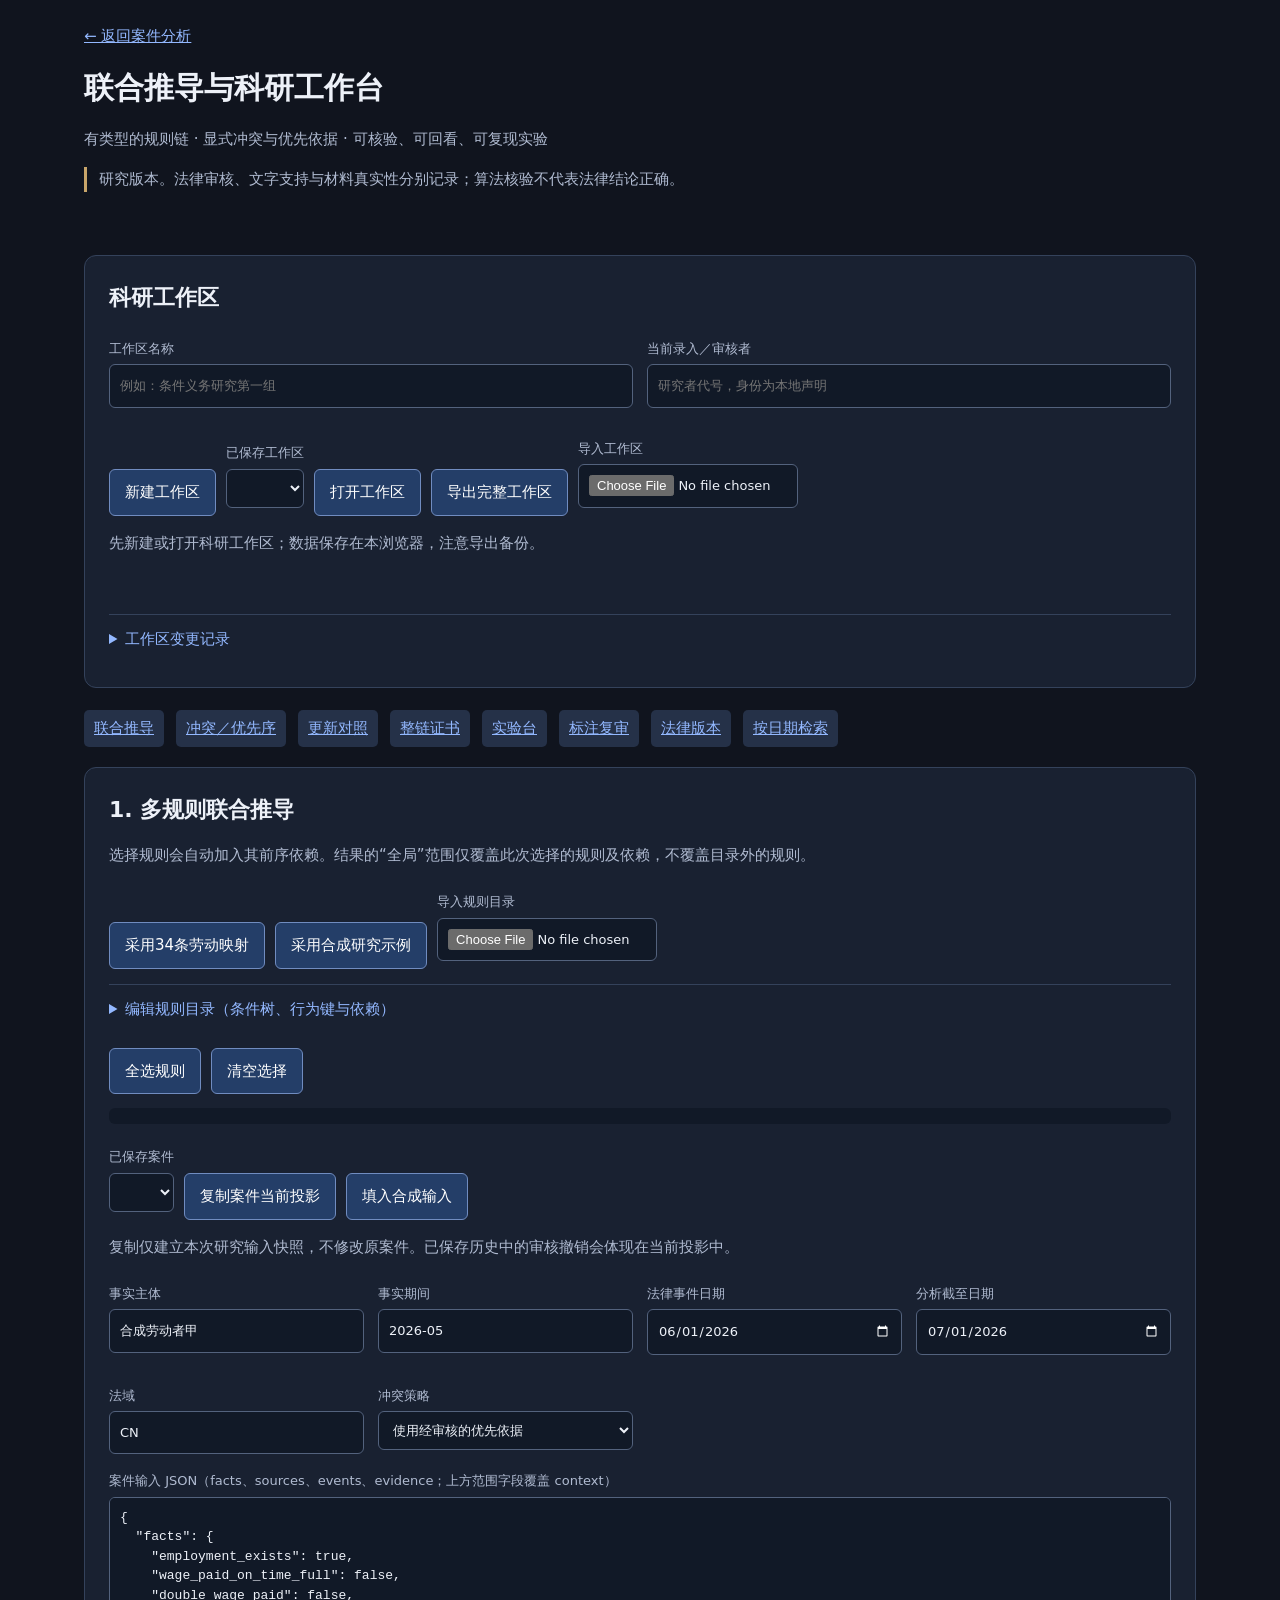
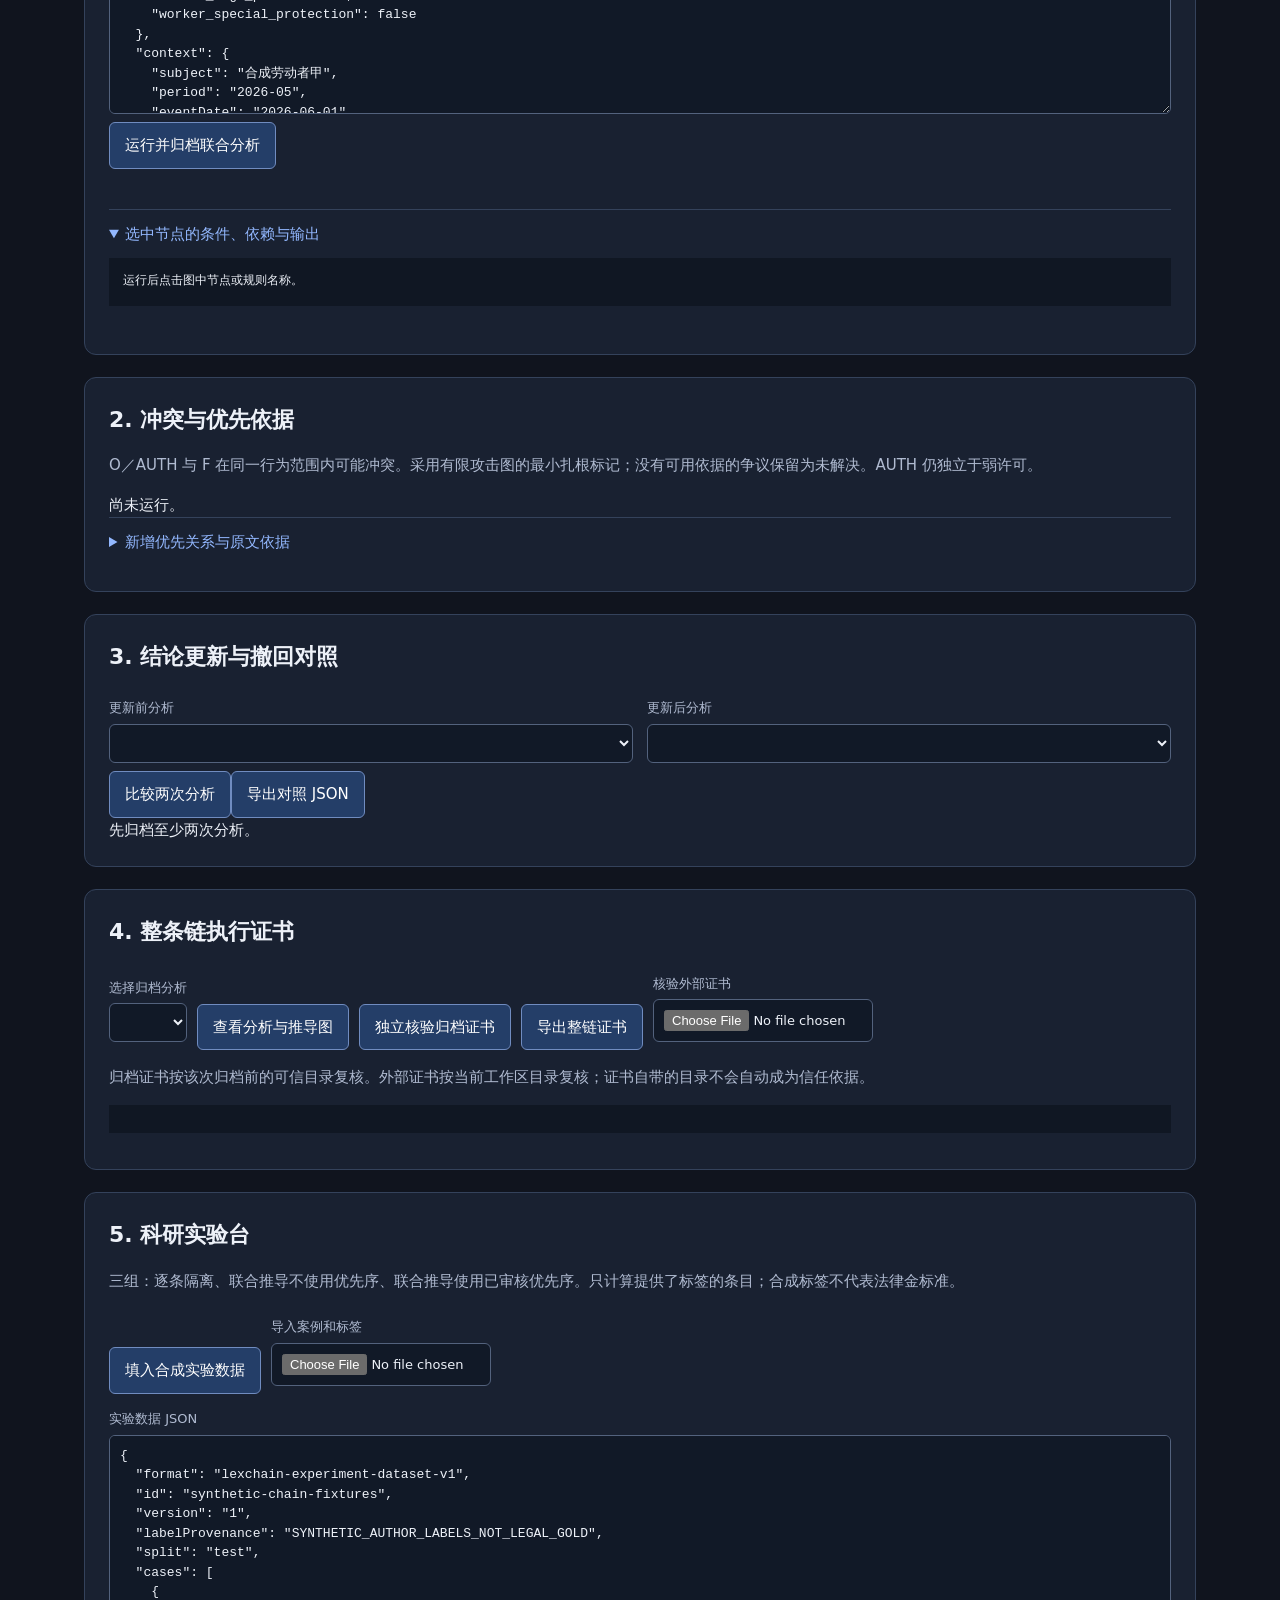
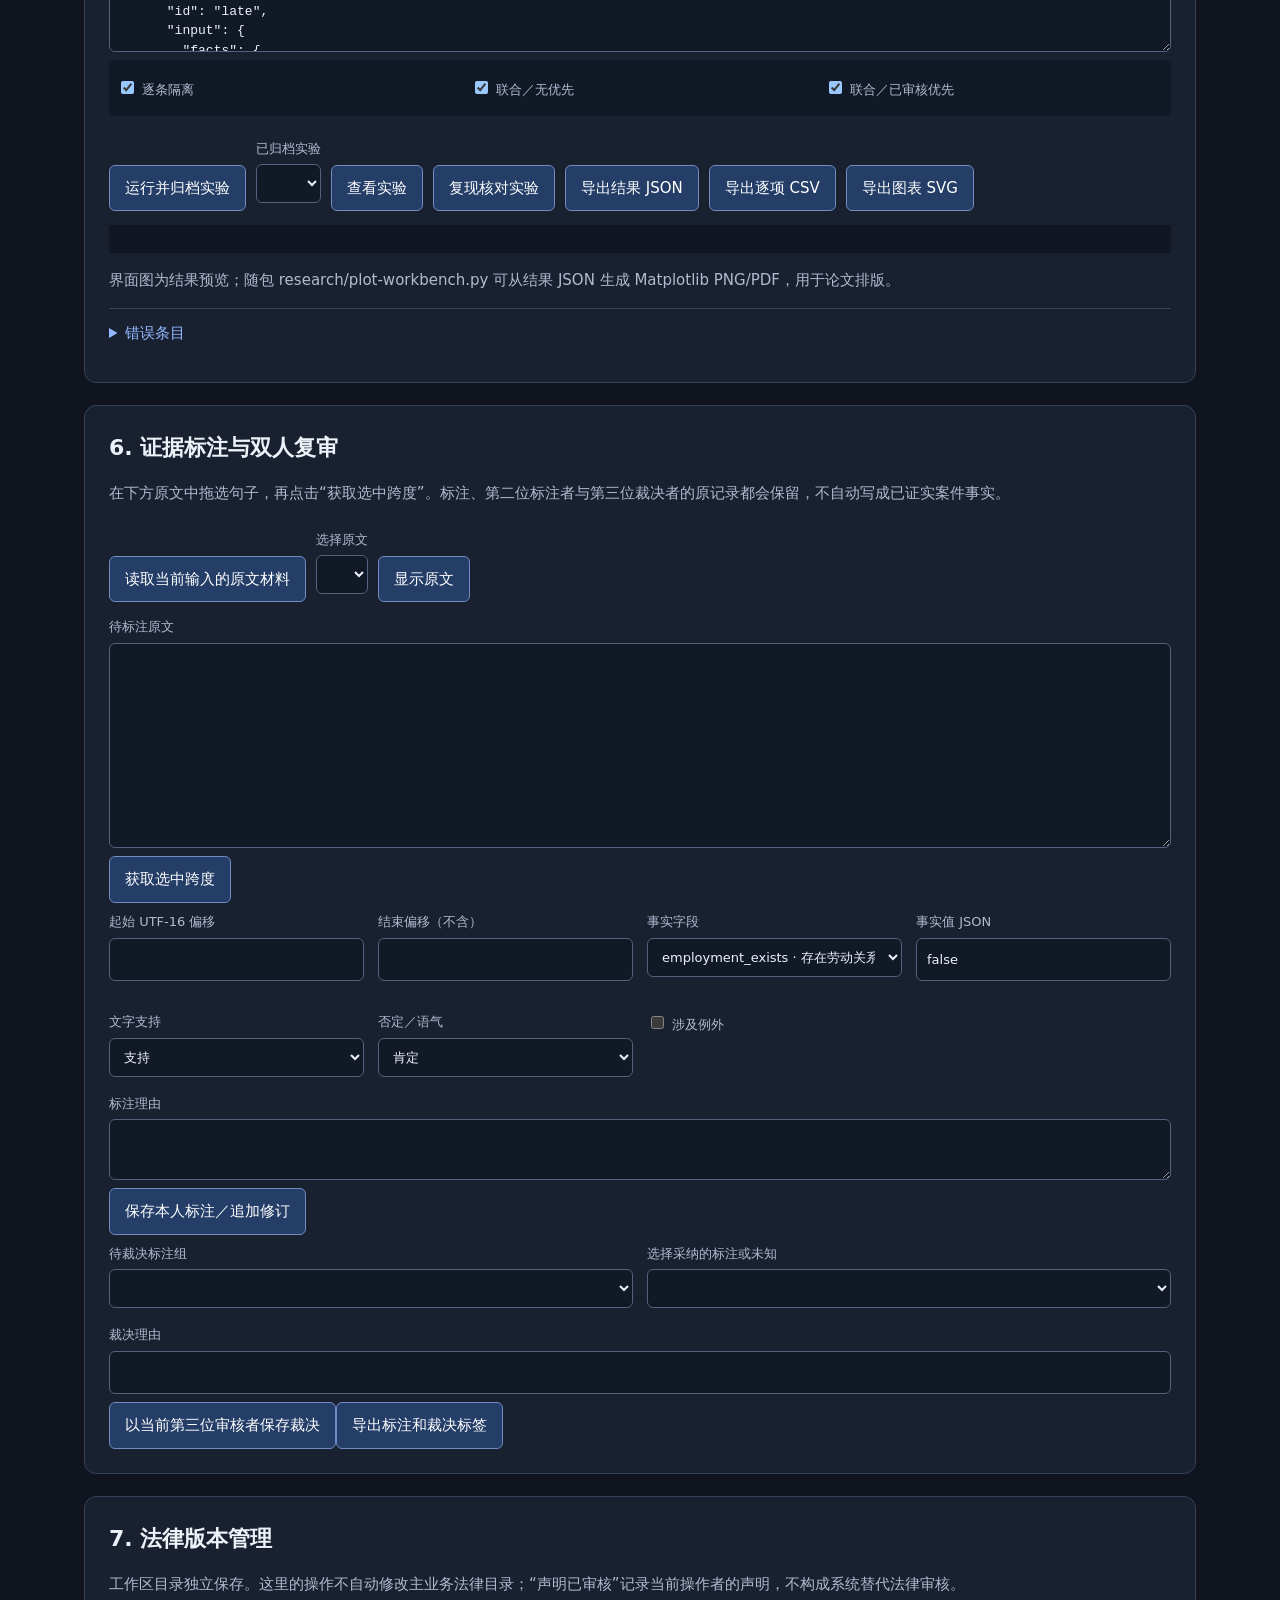
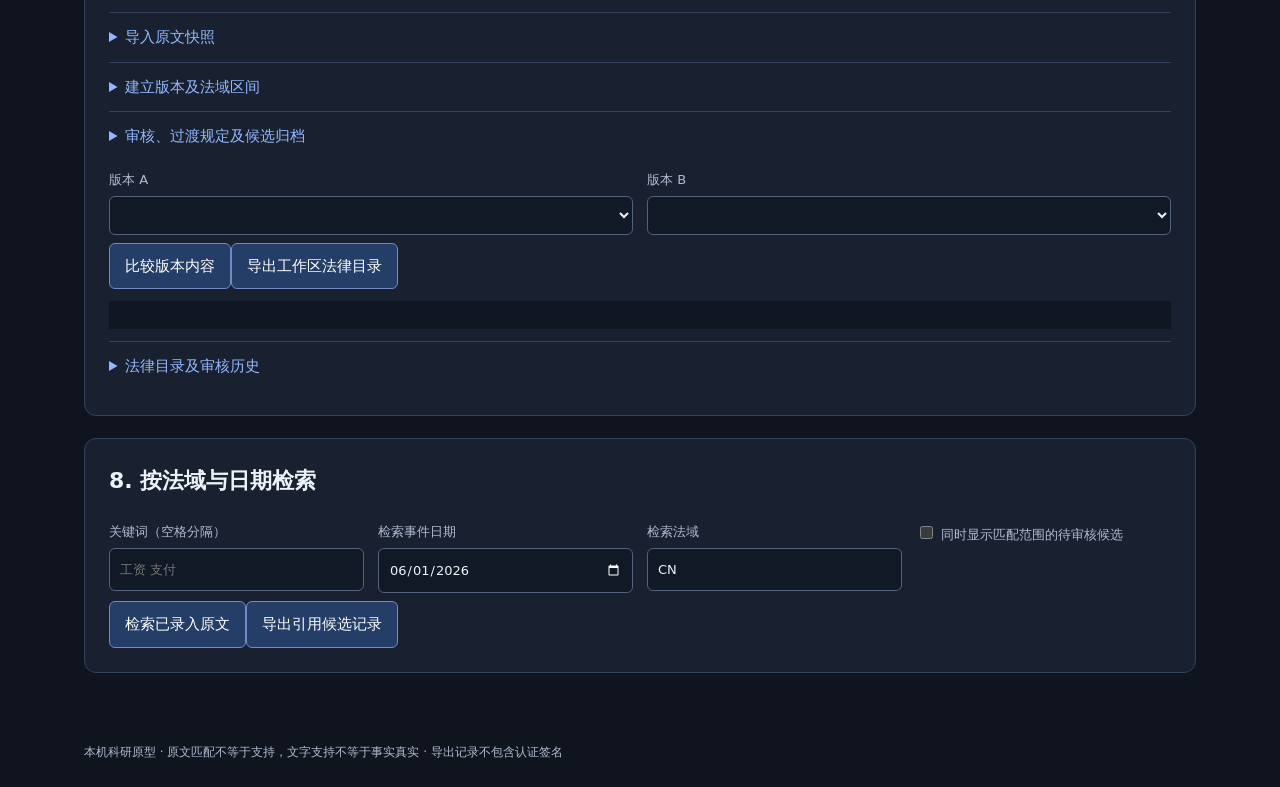
==== docs/workbench.html @ 07b777e6 "Publish browser research workbench on GitHub Pages" ====
<!doctype html><html lang="zh-CN"><head><meta charset="utf-8"><meta name="viewport" content="width=device-width,initial-scale=1"><meta name="lexchain-mode" content="static"><title>LexChain · 联合推导与科研工作台</title><link rel="stylesheet" href="./workbench.css"></head><body><header><a href="./">← 返回案件分析</a><h1>联合推导与科研工作台</h1><p>有类型的规则链 · 显式冲突与优先依据 · 可核验、可回看、可复现实验</p><p class="boundary">研究版本。法律审核、文字支持与材料真实性分别记录；算法核验不代表法律结论正确。</p></header><main>
<section><h2>科研工作区</h2><div class="grid"><label>工作区名称<input id="wsTitle" placeholder="例如：条件义务研究第一组"></label><label>当前录入／审核者<input id="actor" placeholder="研究者代号，身份为本地声明"></label></div><div class="actions"><button id="newWorkspace">新建工作区</button><label>已保存工作区<select id="workspaceList"></select></label><button id="openWorkspace">打开工作区</button><button id="exportWorkspace">导出完整工作区</button><label class="upload">导入工作区<input id="importWorkspace" type="file" accept=".json"></label></div><p id="workspaceStatus">加载中</p><p id="notice" role="status" aria-live="polite"></p><details><summary>工作区变更记录</summary><pre id="historyView"></pre></details></section>
<nav aria-label="研究操作"><a href="#chain">联合推导</a><a href="#priority">冲突／优先序</a><a href="#compare">更新对照</a><a href="#certificate">整链证书</a><a href="#experiments">实验台</a><a href="#annotations">标注复审</a><a href="#versions">法律版本</a><a href="#retrieval">按日期检索</a></nav>
<section id="chain"><h2>1. 多规则联合推导</h2><p>选择规则会自动加入其前序依赖。结果的“全局”范围仅覆盖此次选择的规则及依赖，不覆盖目录外的规则。</p><div class="actions"><button id="loadLabor">采用34条劳动映射</button><button id="loadSynthetic">采用合成研究示例</button><label class="upload">导入规则目录<input id="importCatalog" type="file" accept=".json"></label></div><p id="catalogInfo"></p><details><summary>编辑规则目录（条件树、行为键与依赖）</summary><label>规则目录 JSON<textarea id="catalogEditor" rows="12" spellcheck="false"></textarea></label><label>目录修改理由<input id="catalogReason"></label><button id="saveCatalog">保存目录修订</button></details><div class="actions"><button id="selectAll">全选规则</button><button id="selectNone">清空选择</button></div><div id="ruleChoices" class="choices"></div><div class="actions"><label>已保存案件<select id="caseList"></select></label><button id="copyCase">复制案件当前投影</button><button id="syntheticInput">填入合成输入</button></div><p>复制仅建立本次研究输入快照，不修改原案件。已保存历史中的审核撤销会体现在当前投影中。</p><div class="grid"><label>事实主体<input id="subject"></label><label>事实期间<input id="period"></label><label>法律事件日期<input id="eventDate" type="date"></label><label>分析截至日期<input id="asOf" type="date"></label><label>法域<input id="jurisdiction" value="CN"></label><label>冲突策略<select id="policy"><option value="reviewed">使用经审核的优先依据</option><option value="none">不使用优先关系（对照）</option></select></label></div><label>案件输入 JSON（facts、sources、events、evidence；上方范围字段覆盖 context）<textarea id="inputEditor" rows="10" spellcheck="false"></textarea></label><button id="runChain">运行并归档联合分析</button><p id="chainSummary"></p><div id="graph" class="graph" aria-label="规则推导图"></div><div id="nodesTable"></div><details open><summary>选中节点的条件、依赖与输出</summary><pre id="nodeDetail">运行后点击图中节点或规则名称。</pre></details></section>
<section id="priority"><h2>2. 冲突与优先依据</h2><p>O／AUTH 与 F 在同一行为范围内可能冲突。采用有限攻击图的最小扎根标记；没有可用依据的争议保留为未解决。AUTH 仍独立于弱许可。</p><div id="conflictView">尚未运行。</div><details><summary>新增优先关系与原文依据</summary><div class="grid"><label>优先关系编号<input id="priorityId"></label><label>优先规则<select id="priorityHigher"></select></label><label>次位规则<select id="priorityLower"></select></label><label>来源编号<input id="prioritySourceId"></label><label>来源 HTTPS 地址<input id="priorityUrl" type="url"></label><label>获取日期<input id="priorityDate" type="date"></label><label>审核状态<select id="priorityReview"><option value="PENDING">待审核</option><option value="APPROVED">声明已审核</option><option value="REJECTED">驳回</option></select></label></div><label>依据原文（此处全文作为引用跨度）<textarea id="priorityText" rows="3"></textarea></label><label>优先理由<textarea id="priorityReason" rows="2"></textarea></label><button id="addPriority">保存优先关系</button></details></section>
<section id="compare"><h2>3. 结论更新与撤回对照</h2><div class="grid"><label>更新前分析<select id="beforeRun"></select></label><label>更新后分析<select id="afterRun"></select></label></div><button id="compareRuns">比较两次分析</button><button id="exportComparison">导出对照 JSON</button><div id="comparisonView">先归档至少两次分析。</div></section>
<section id="certificate"><h2>4. 整条链执行证书</h2><div class="actions"><label>选择归档分析<select id="certificateRun"></select></label><button id="showRun">查看分析与推导图</button><button id="verifyRun">独立核验归档证书</button><button id="exportCertificate">导出整链证书</button><label class="upload">核验外部证书<input id="importCertificate" type="file" accept=".json"></label></div><p>归档证书按该次归档前的可信目录复核。外部证书按当前工作区目录复核；证书自带的目录不会自动成为信任依据。</p><pre id="checkView"></pre></section>
<section id="experiments"><h2>5. 科研实验台</h2><p>三组：逐条隔离、联合推导不使用优先序、联合推导使用已审核优先序。只计算提供了标签的条目；合成标签不代表法律金标准。</p><div class="actions"><button id="datasetExample">填入合成实验数据</button><label class="upload">导入案例和标签<input id="importDataset" type="file" accept=".json"></label></div><label>实验数据 JSON<textarea id="datasetEditor" rows="10" spellcheck="false"></textarea></label><div id="experimentGroups" class="choices"><label><input type="checkbox" value="ISOLATED" checked>逐条隔离</label><label><input type="checkbox" value="CHAIN_NO_PRIORITY" checked>联合／无优先</label><label><input type="checkbox" value="CHAIN_REVIEWED_PRIORITY" checked>联合／已审核优先</label></div><div class="actions"><button id="runExperiment">运行并归档实验</button><label>已归档实验<select id="experimentList"></select></label><button id="showExperiment">查看实验</button><button id="reproduceExperiment">复现核对实验</button><button id="exportExperiment">导出结果 JSON</button><button id="exportCsv">导出逐项 CSV</button><button id="exportPlot">导出图表 SVG</button></div><pre id="experimentReproduction"></pre><div id="experimentView"></div><div id="experimentChart"></div><p>界面图为结果预览；随包 research/plot-workbench.py 可从结果 JSON 生成 Matplotlib PNG/PDF，用于论文排版。</p><details><summary>错误条目</summary><pre id="experimentErrors"></pre></details></section>
<section id="annotations"><h2>6. 证据标注与双人复审</h2><p>在下方原文中拖选句子，再点击“获取选中跨度”。标注、第二位标注者与第三位裁决者的原记录都会保留，不自动写成已证实案件事实。</p><div class="actions"><button id="refreshSources">读取当前输入的原文材料</button><label>选择原文<select id="annotationSource"></select></label><button id="showSource">显示原文</button></div><label>待标注原文<textarea id="annotationText" rows="6" readonly></textarea></label><button id="captureSpan">获取选中跨度</button><div class="grid"><label>起始 UTF-16 偏移<input id="spanStart" type="number" min="0"></label><label>结束偏移（不含）<input id="spanEnd" type="number" min="1"></label><label>事实字段<select id="annotationFact"></select></label><label>事实值 JSON<input id="annotationValue" value="false"></label><label>文字支持<select id="annotationSupport"><option value="SUPPORTS">支持</option><option value="CONTRADICTS">矛盾</option><option value="UNCLEAR">不明确</option></select></label><label>否定／语气<select id="annotationPolarity"><option value="AFFIRMATIVE">肯定</option><option value="NEGATED">否定</option><option value="UNCERTAIN">不确定</option></select></label><label><input id="annotationException" type="checkbox">涉及例外</label></div><label>标注理由<textarea id="annotationNote" rows="2"></textarea></label><button id="saveAnnotation">保存本人标注／追加修订</button><div id="annotationView"></div><div class="grid"><label>待裁决标注组<select id="adjudicationGroup"></select></label><label>选择采纳的标注或未知<select id="adjudicationChoice"></select></label></div><label>裁决理由<input id="adjudicationReason"></label><button id="adjudicate">以当前第三位审核者保存裁决</button><button id="exportAnnotations">导出标注和裁决标签</button></section>
<section id="versions"><h2>7. 法律版本管理</h2><p>工作区目录独立保存。这里的操作不自动修改主业务法律目录；“声明已审核”记录当前操作者的声明，不构成系统替代法律审核。</p><p id="registryInfo"></p><details><summary>导入原文快照</summary><div class="grid"><label>原文快照编号<input id="lawSourceId"></label><label>官方／研究来源 HTTPS 地址<input id="lawSourceUrl" type="url"></label><label>取得日期<input id="lawRetrievedAt" type="date"></label></div><label>原文全文<textarea id="lawSourceText" rows="5"></textarea></label><label>录入理由<input id="lawSourceReason"></label><button id="addLawSource">保存原文快照</button></details><details><summary>建立版本及法域区间</summary><div class="grid"><label>新版本编号<input id="lawVersionId"></label><label>对应劳动规则<select id="lawRule"></select></label><label>绑定原文快照<select id="lawSource"></select></label><label>生效日期<input id="lawFrom" type="date"></label><label>失效日期（不包含）<input id="lawTo" type="date"></label><label><input id="lawOpenEnded" type="checkbox">明确无结束日期</label><label>法域代码（逗号分隔）<input id="lawJurisdictions" value="CN"></label><label><input id="lawSubdivisions" type="checkbox">包含下级法域</label></div><label>版本新增理由<input id="lawVersionReason"></label><button id="addLawVersion">保存待审核版本</button></details><details><summary>审核、过渡规定及候选归档</summary><div class="grid"><label>目标法律版本<select id="lawReviewVersion"></select></label><label>审核决定<select id="lawReviewStatus"><option value="APPROVED">声明已审核通过</option><option value="REJECTED">驳回</option></select></label><label>审核日期<input id="lawReviewDate" type="date"></label></div><label>过渡规定依据（无过渡也需说明）<textarea id="lawTransition" rows="2"></textarea></label><label>审核／归档理由<textarea id="lawReviewReason" rows="2"></textarea></label><button id="reviewLaw">记录版本审核</button><button id="retireLaw">归档未经批准的候选</button></details><div class="grid"><label>版本 A<select id="lawDiffA"></select></label><label>版本 B<select id="lawDiffB"></select></label></div><button id="diffLaws">比较版本内容</button><button id="exportRegistry">导出工作区法律目录</button><pre id="lawDiffView"></pre><details><summary>法律目录及审核历史</summary><pre id="registryView"></pre></details></section>
<section id="retrieval"><h2>8. 按法域与日期检索</h2><div class="grid"><label>关键词（空格分隔）<input id="searchText" placeholder="工资 支付"></label><label>检索事件日期<input id="searchDate" type="date"></label><label>检索法域<input id="searchJurisdiction" value="CN"></label><label><input id="includePending" type="checkbox">同时显示匹配范围的待审核候选</label></div><button id="searchLaw">检索已录入原文</button><button id="exportRetrieval">导出引用候选记录</button><div id="searchView"></div></section>
</main><footer>本机科研原型 · 原文匹配不等于支持，文字支持不等于事实真实 · 导出记录不包含认证签名</footer>
<script src="./engine-browser.js"></script><script src="./modal-syntax.js"></script><script src="./conditional-syntax.js"></script><script src="./conditional-solver.js"></script><script src="./conditional-checker.js"></script><script src="./integration-hash.js"></script><script src="./integration-timeline.js"></script><script src="./integration-evidence.js"></script><script src="./integration-governance.js"></script><script src="./integration-history.js"></script><script src="./integration-case-engine.js"></script><script src="./integration-checker.js"></script><script src="./workbench-schema.js"></script><script src="./workbench-chain.js"></script><script src="./workbench-checker.js"></script><script src="./workbench-governance.js"></script><script src="./workbench-annotations.js"></script><script src="./workbench-experiments.js"></script><script src="./workbench-examples.js"></script><script src="./workbench-workspace.js"></script><script src="./workbench-ui.js"></script></body></html>
---- docs/workbench.css ----
:root{color-scheme:dark;--bg:#10141e;--panel:#192131;--line:#34425b;--text:#edf1f8;--muted:#b0bbd1;--accent:#93b8ff}*{box-sizing:border-box}body{margin:0;background:var(--bg);color:var(--text);font:15px/1.65 system-ui,-apple-system,"PingFang SC",sans-serif}header,main,footer{max-width:1160px;margin:auto;padding:24px}h1{font-size:30px;margin:14px 0}h2{font-size:22px;margin:0 0 14px}h3{font-size:17px}p{color:var(--muted)}a{color:var(--accent)}section{background:var(--panel);border:1px solid var(--line);border-radius:12px;padding:24px;margin-bottom:22px;scroll-margin-top:20px}.grid{display:grid;grid-template-columns:repeat(auto-fit,minmax(220px,1fr));gap:14px}.actions{display:flex;gap:10px;flex-wrap:wrap;align-items:end;margin:14px 0}label{display:block;font-size:13px;color:var(--muted);margin:8px 0}input,select,textarea{display:block;width:100%;padding:10px;background:#111927;color:var(--text);border:1px solid #53627d;border-radius:6px;font:inherit;margin-top:5px}textarea{resize:vertical;line-height:1.5;font-family:ui-monospace,monospace}input[type=checkbox]{display:inline;width:auto;margin-right:8px}button{border:1px solid #708cc0;border-radius:6px;padding:10px 15px;background:#243e68;color:white;font:inherit;cursor:pointer}button:hover{background:#34598f}button:disabled{opacity:.5;cursor:wait}.choices{display:flex;flex-wrap:wrap;gap:4px 16px;max-height:260px;overflow:auto;padding:8px;background:#111927;border-radius:6px}.choices label{flex:1 1 220px}.upload{max-width:220px}nav{display:flex;flex-wrap:wrap;gap:12px;margin:20px 0}nav a{padding:6px 10px;background:#253148;border-radius:5px}details{border-top:1px solid var(--line);padding:12px 0}summary{cursor:pointer;color:var(--accent)}pre{white-space:pre-wrap;overflow-wrap:anywhere;background:#101723;padding:14px;font:12px/1.6 ui-monospace,monospace;max-height:500px;overflow:auto}table{width:100%;border-collapse:collapse;font-size:13px}td,th{text-align:left;border-bottom:1px solid var(--line);padding:10px;vertical-align:top}th{color:var(--accent)}.tablewrap{overflow:auto}.boundary{border-left:3px solid #c8a56a;padding-left:12px}#notice{min-height:28px;font-weight:600;color:#9edbb4}.error{color:#ffaba9!important}.graph{overflow:auto;margin:20px 0;background:#101723;border-radius:8px}.graph svg{min-width:700px;max-width:none;display:block}.graph [data-node]{cursor:pointer}.graph [data-node]:focus rect{stroke:white;stroke-width:3}.pill{padding:2px 6px;border-radius:4px;background:#30445f}.result{border-left:3px solid var(--accent);padding:12px;margin:12px 0;background:#111927}.result blockquote{margin:8px 0;padding-left:12px;border-left:2px solid #53627d;white-space:pre-wrap}#annotationText{font:17px/1.8 system-ui;min-height:160px}#experimentChart svg{max-width:100%;height:auto}footer{font-size:12px;color:var(--muted)}@media(max-width:640px){header,main,footer{padding:14px}section{padding:16px}h1{font-size:25px}.actions>*{max-width:100%}.grid{grid-template-columns:1fr}}
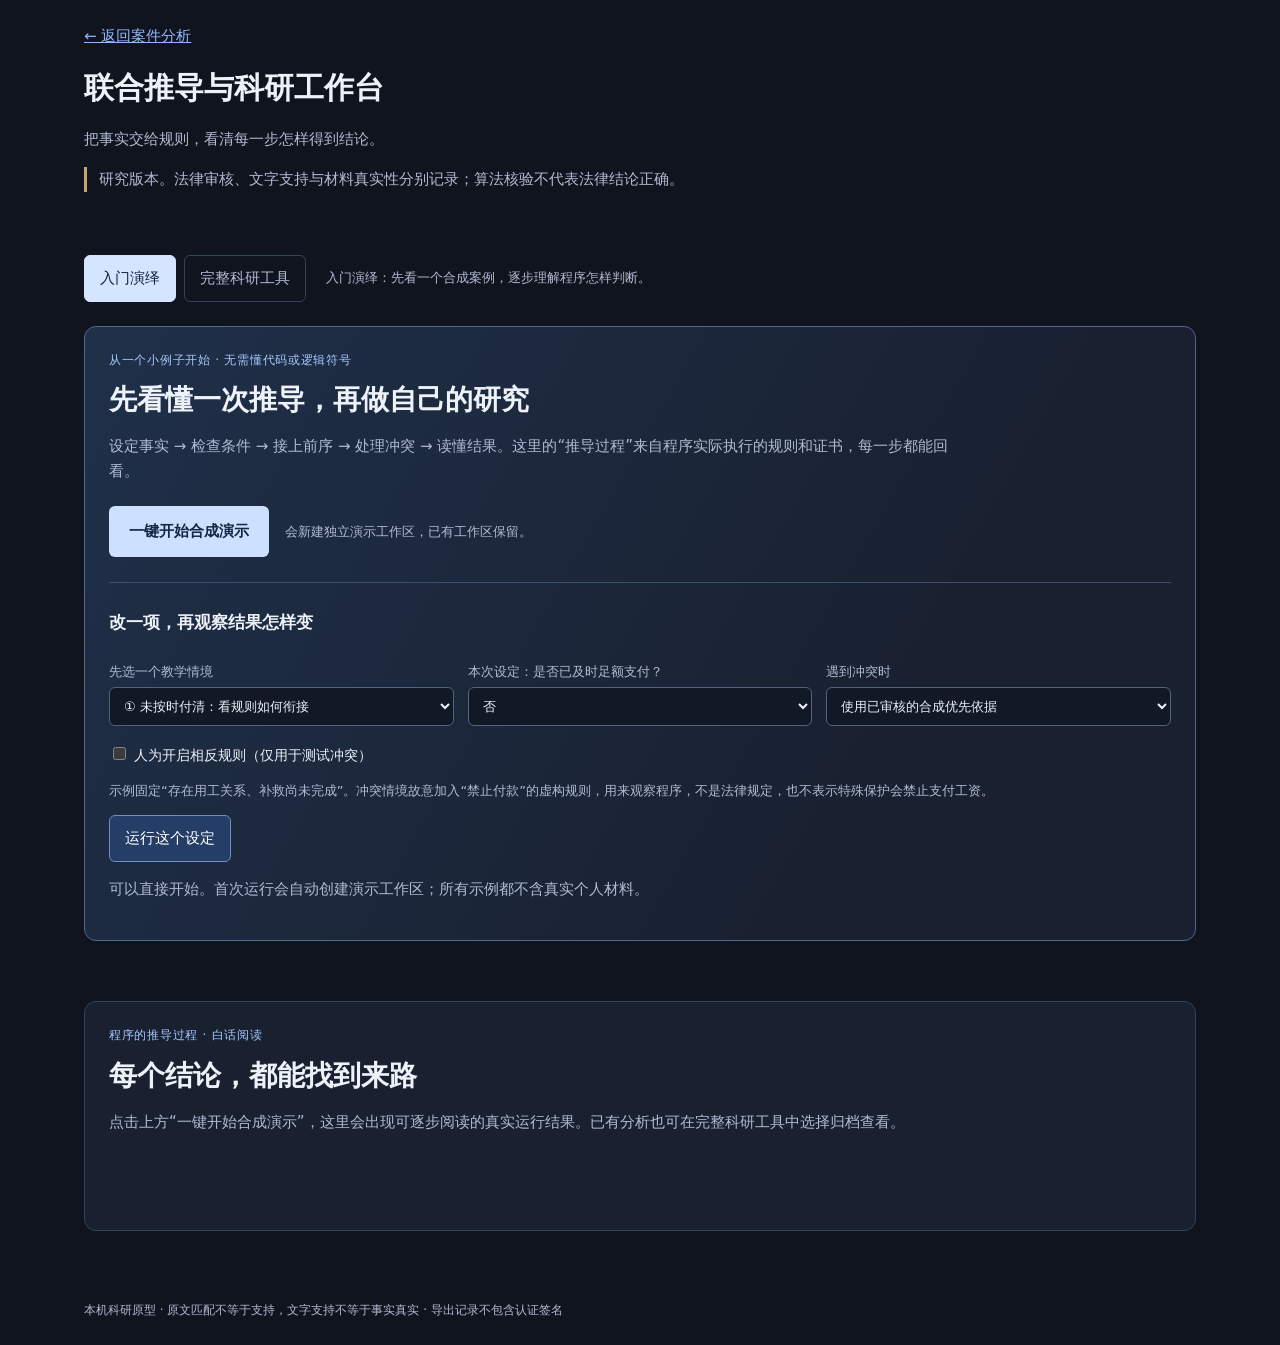
==== commit b631bcd1: "Add guided research demo and certificate-based explanations" ====
--- a/docs/workbench.html
+++ b/docs/workbench.html
@@ -1,13 +1,17 @@
-<!doctype html><html lang="zh-CN"><head><meta charset="utf-8"><meta name="viewport" content="width=device-width,initial-scale=1"><meta name="lexchain-mode" content="static"><title>LexChain · 联合推导与科研工作台</title><link rel="stylesheet" href="./workbench.css"></head><body><header><a href="./">← 返回案件分析</a><h1>联合推导与科研工作台</h1><p>有类型的规则链 · 显式冲突与优先依据 · 可核验、可回看、可复现实验</p><p class="boundary">研究版本。法律审核、文字支持与材料真实性分别记录；算法核验不代表法律结论正确。</p></header><main>
-<section><h2>科研工作区</h2><div class="grid"><label>工作区名称<input id="wsTitle" placeholder="例如：条件义务研究第一组"></label><label>当前录入／审核者<input id="actor" placeholder="研究者代号，身份为本地声明"></label></div><div class="actions"><button id="newWorkspace">新建工作区</button><label>已保存工作区<select id="workspaceList"></select></label><button id="openWorkspace">打开工作区</button><button id="exportWorkspace">导出完整工作区</button><label class="upload">导入工作区<input id="importWorkspace" type="file" accept=".json"></label></div><p id="workspaceStatus">加载中</p><p id="notice" role="status" aria-live="polite"></p><details><summary>工作区变更记录</summary><pre id="historyView"></pre></details></section>
-<nav aria-label="研究操作"><a href="#chain">联合推导</a><a href="#priority">冲突／优先序</a><a href="#compare">更新对照</a><a href="#certificate">整链证书</a><a href="#experiments">实验台</a><a href="#annotations">标注复审</a><a href="#versions">法律版本</a><a href="#retrieval">按日期检索</a></nav>
-<section id="chain"><h2>1. 多规则联合推导</h2><p>选择规则会自动加入其前序依赖。结果的“全局”范围仅覆盖此次选择的规则及依赖，不覆盖目录外的规则。</p><div class="actions"><button id="loadLabor">采用34条劳动映射</button><button id="loadSynthetic">采用合成研究示例</button><label class="upload">导入规则目录<input id="importCatalog" type="file" accept=".json"></label></div><p id="catalogInfo"></p><details><summary>编辑规则目录（条件树、行为键与依赖）</summary><label>规则目录 JSON<textarea id="catalogEditor" rows="12" spellcheck="false"></textarea></label><label>目录修改理由<input id="catalogReason"></label><button id="saveCatalog">保存目录修订</button></details><div class="actions"><button id="selectAll">全选规则</button><button id="selectNone">清空选择</button></div><div id="ruleChoices" class="choices"></div><div class="actions"><label>已保存案件<select id="caseList"></select></label><button id="copyCase">复制案件当前投影</button><button id="syntheticInput">填入合成输入</button></div><p>复制仅建立本次研究输入快照，不修改原案件。已保存历史中的审核撤销会体现在当前投影中。</p><div class="grid"><label>事实主体<input id="subject"></label><label>事实期间<input id="period"></label><label>法律事件日期<input id="eventDate" type="date"></label><label>分析截至日期<input id="asOf" type="date"></label><label>法域<input id="jurisdiction" value="CN"></label><label>冲突策略<select id="policy"><option value="reviewed">使用经审核的优先依据</option><option value="none">不使用优先关系（对照）</option></select></label></div><label>案件输入 JSON（facts、sources、events、evidence；上方范围字段覆盖 context）<textarea id="inputEditor" rows="10" spellcheck="false"></textarea></label><button id="runChain">运行并归档联合分析</button><p id="chainSummary"></p><div id="graph" class="graph" aria-label="规则推导图"></div><div id="nodesTable"></div><details open><summary>选中节点的条件、依赖与输出</summary><pre id="nodeDetail">运行后点击图中节点或规则名称。</pre></details></section>
-<section id="priority"><h2>2. 冲突与优先依据</h2><p>O／AUTH 与 F 在同一行为范围内可能冲突。采用有限攻击图的最小扎根标记；没有可用依据的争议保留为未解决。AUTH 仍独立于弱许可。</p><div id="conflictView">尚未运行。</div><details><summary>新增优先关系与原文依据</summary><div class="grid"><label>优先关系编号<input id="priorityId"></label><label>优先规则<select id="priorityHigher"></select></label><label>次位规则<select id="priorityLower"></select></label><label>来源编号<input id="prioritySourceId"></label><label>来源 HTTPS 地址<input id="priorityUrl" type="url"></label><label>获取日期<input id="priorityDate" type="date"></label><label>审核状态<select id="priorityReview"><option value="PENDING">待审核</option><option value="APPROVED">声明已审核</option><option value="REJECTED">驳回</option></select></label></div><label>依据原文（此处全文作为引用跨度）<textarea id="priorityText" rows="3"></textarea></label><label>优先理由<textarea id="priorityReason" rows="2"></textarea></label><button id="addPriority">保存优先关系</button></details></section>
-<section id="compare"><h2>3. 结论更新与撤回对照</h2><div class="grid"><label>更新前分析<select id="beforeRun"></select></label><label>更新后分析<select id="afterRun"></select></label></div><button id="compareRuns">比较两次分析</button><button id="exportComparison">导出对照 JSON</button><div id="comparisonView">先归档至少两次分析。</div></section>
-<section id="certificate"><h2>4. 整条链执行证书</h2><div class="actions"><label>选择归档分析<select id="certificateRun"></select></label><button id="showRun">查看分析与推导图</button><button id="verifyRun">独立核验归档证书</button><button id="exportCertificate">导出整链证书</button><label class="upload">核验外部证书<input id="importCertificate" type="file" accept=".json"></label></div><p>归档证书按该次归档前的可信目录复核。外部证书按当前工作区目录复核；证书自带的目录不会自动成为信任依据。</p><pre id="checkView"></pre></section>
-<section id="experiments"><h2>5. 科研实验台</h2><p>三组：逐条隔离、联合推导不使用优先序、联合推导使用已审核优先序。只计算提供了标签的条目；合成标签不代表法律金标准。</p><div class="actions"><button id="datasetExample">填入合成实验数据</button><label class="upload">导入案例和标签<input id="importDataset" type="file" accept=".json"></label></div><label>实验数据 JSON<textarea id="datasetEditor" rows="10" spellcheck="false"></textarea></label><div id="experimentGroups" class="choices"><label><input type="checkbox" value="ISOLATED" checked>逐条隔离</label><label><input type="checkbox" value="CHAIN_NO_PRIORITY" checked>联合／无优先</label><label><input type="checkbox" value="CHAIN_REVIEWED_PRIORITY" checked>联合／已审核优先</label></div><div class="actions"><button id="runExperiment">运行并归档实验</button><label>已归档实验<select id="experimentList"></select></label><button id="showExperiment">查看实验</button><button id="reproduceExperiment">复现核对实验</button><button id="exportExperiment">导出结果 JSON</button><button id="exportCsv">导出逐项 CSV</button><button id="exportPlot">导出图表 SVG</button></div><pre id="experimentReproduction"></pre><div id="experimentView"></div><div id="experimentChart"></div><p>界面图为结果预览；随包 research/plot-workbench.py 可从结果 JSON 生成 Matplotlib PNG/PDF，用于论文排版。</p><details><summary>错误条目</summary><pre id="experimentErrors"></pre></details></section>
-<section id="annotations"><h2>6. 证据标注与双人复审</h2><p>在下方原文中拖选句子，再点击“获取选中跨度”。标注、第二位标注者与第三位裁决者的原记录都会保留，不自动写成已证实案件事实。</p><div class="actions"><button id="refreshSources">读取当前输入的原文材料</button><label>选择原文<select id="annotationSource"></select></label><button id="showSource">显示原文</button></div><label>待标注原文<textarea id="annotationText" rows="6" readonly></textarea></label><button id="captureSpan">获取选中跨度</button><div class="grid"><label>起始 UTF-16 偏移<input id="spanStart" type="number" min="0"></label><label>结束偏移（不含）<input id="spanEnd" type="number" min="1"></label><label>事实字段<select id="annotationFact"></select></label><label>事实值 JSON<input id="annotationValue" value="false"></label><label>文字支持<select id="annotationSupport"><option value="SUPPORTS">支持</option><option value="CONTRADICTS">矛盾</option><option value="UNCLEAR">不明确</option></select></label><label>否定／语气<select id="annotationPolarity"><option value="AFFIRMATIVE">肯定</option><option value="NEGATED">否定</option><option value="UNCERTAIN">不确定</option></select></label><label><input id="annotationException" type="checkbox">涉及例外</label></div><label>标注理由<textarea id="annotationNote" rows="2"></textarea></label><button id="saveAnnotation">保存本人标注／追加修订</button><div id="annotationView"></div><div class="grid"><label>待裁决标注组<select id="adjudicationGroup"></select></label><label>选择采纳的标注或未知<select id="adjudicationChoice"></select></label></div><label>裁决理由<input id="adjudicationReason"></label><button id="adjudicate">以当前第三位审核者保存裁决</button><button id="exportAnnotations">导出标注和裁决标签</button></section>
-<section id="versions"><h2>7. 法律版本管理</h2><p>工作区目录独立保存。这里的操作不自动修改主业务法律目录；“声明已审核”记录当前操作者的声明，不构成系统替代法律审核。</p><p id="registryInfo"></p><details><summary>导入原文快照</summary><div class="grid"><label>原文快照编号<input id="lawSourceId"></label><label>官方／研究来源 HTTPS 地址<input id="lawSourceUrl" type="url"></label><label>取得日期<input id="lawRetrievedAt" type="date"></label></div><label>原文全文<textarea id="lawSourceText" rows="5"></textarea></label><label>录入理由<input id="lawSourceReason"></label><button id="addLawSource">保存原文快照</button></details><details><summary>建立版本及法域区间</summary><div class="grid"><label>新版本编号<input id="lawVersionId"></label><label>对应劳动规则<select id="lawRule"></select></label><label>绑定原文快照<select id="lawSource"></select></label><label>生效日期<input id="lawFrom" type="date"></label><label>失效日期（不包含）<input id="lawTo" type="date"></label><label><input id="lawOpenEnded" type="checkbox">明确无结束日期</label><label>法域代码（逗号分隔）<input id="lawJurisdictions" value="CN"></label><label><input id="lawSubdivisions" type="checkbox">包含下级法域</label></div><label>版本新增理由<input id="lawVersionReason"></label><button id="addLawVersion">保存待审核版本</button></details><details><summary>审核、过渡规定及候选归档</summary><div class="grid"><label>目标法律版本<select id="lawReviewVersion"></select></label><label>审核决定<select id="lawReviewStatus"><option value="APPROVED">声明已审核通过</option><option value="REJECTED">驳回</option></select></label><label>审核日期<input id="lawReviewDate" type="date"></label></div><label>过渡规定依据（无过渡也需说明）<textarea id="lawTransition" rows="2"></textarea></label><label>审核／归档理由<textarea id="lawReviewReason" rows="2"></textarea></label><button id="reviewLaw">记录版本审核</button><button id="retireLaw">归档未经批准的候选</button></details><div class="grid"><label>版本 A<select id="lawDiffA"></select></label><label>版本 B<select id="lawDiffB"></select></label></div><button id="diffLaws">比较版本内容</button><button id="exportRegistry">导出工作区法律目录</button><pre id="lawDiffView"></pre><details><summary>法律目录及审核历史</summary><pre id="registryView"></pre></details></section>
-<section id="retrieval"><h2>8. 按法域与日期检索</h2><div class="grid"><label>关键词（空格分隔）<input id="searchText" placeholder="工资 支付"></label><label>检索事件日期<input id="searchDate" type="date"></label><label>检索法域<input id="searchJurisdiction" value="CN"></label><label><input id="includePending" type="checkbox">同时显示匹配范围的待审核候选</label></div><button id="searchLaw">检索已录入原文</button><button id="exportRetrieval">导出引用候选记录</button><div id="searchView"></div></section>
+<!doctype html><html lang="zh-CN"><head><meta charset="utf-8"><meta name="viewport" content="width=device-width,initial-scale=1"><meta name="lexchain-mode" content="static"><title>LexChain · 联合推导与科研工作台</title><link rel="stylesheet" href="./workbench.css"></head><body class="guided-mode"><header><a href="./">← 返回案件分析</a><h1>联合推导与科研工作台</h1><p>把事实交给规则，看清每一步怎样得到结论。</p><p class="boundary">研究版本。法律审核、文字支持与材料真实性分别记录；算法核验不代表法律结论正确。</p></header><main>
+<div class="guide-mode-switch" aria-label="阅读方式"><button id="beginnerMode" aria-pressed="true">入门演绎</button><button id="researchMode" aria-pressed="false">完整科研工具</button><p id="guideModeHint"></p></div>
+<section id="guideIntro" class="guide-intro"><div class="guide-eyebrow">从一个小例子开始 · 无需懂代码或逻辑符号</div><h2>先看懂一次推导，再做自己的研究</h2><p>设定事实 → 检查条件 → 接上前序 → 处理冲突 → 读懂结果。这里的“推导过程”来自程序实际执行的规则和证书，每一步都能回看。</p><div class="guide-start-row"><button id="guideStart" class="guide-primary">一键开始合成演示</button><span>会新建独立演示工作区，已有工作区保留。</span></div><div class="guide-settings"><h3>改一项，再观察结果怎样变</h3><div class="grid"><label>先选一个教学情境<select id="guideScenario"><option value="late">① 未按时付清：看规则如何衔接</option><option value="paid">② 按时付清：看补救为何不触发</option><option value="unknown">③ 支付未知：看程序如何保留疑问</option><option value="conflict">④ 人为加入冲突：看优先依据怎样起作用</option></select></label><label>本次设定：是否已及时足额支付？<select id="guidePaid"><option value="no">否</option><option value="yes">是</option><option value="unknown">不清楚</option></select></label><label>遇到冲突时<select id="guidePolicy"><option value="reviewed">使用已审核的合成优先依据</option><option value="none">不使用优先依据，保留争议作对照</option></select></label></div><label class="guide-checkbox"><input id="guideConflict" type="checkbox">人为开启相反规则（仅用于测试冲突）</label><p class="guide-note">示例固定“存在用工关系、补救尚未完成”。冲突情境故意加入“禁止付款”的虚构规则，用来观察程序，不是法律规定，也不表示特殊保护会禁止支付工资。</p><button id="guideRerun">运行这个设定</button><p id="guideSettingHint" role="status">可以直接开始。首次运行会自动创建演示工作区；所有示例都不含真实个人材料。</p></div></section>
+<p id="guideNotice" role="status" aria-live="polite"></p><section id="guideReader" class="guide-reader"><div class="guide-eyebrow">程序的推导过程 · 白话阅读</div><h2>每个结论，都能找到来路</h2><p id="guideEmpty">点击上方“一键开始合成演示”，这里会出现可逐步阅读的真实运行结果。已有分析也可在完整科研工具中选择归档查看。</p><div id="guideOutput" hidden><p id="guideFreshness" class="guide-freshness" role="status"></p><nav class="guide-steps" aria-label="推导演绎步骤"><button data-guide-step="0">1 输入事实</button><button data-guide-step="1">2 检查条件</button><button data-guide-step="2">3 规则衔接</button><button data-guide-step="3">4 处理冲突</button><button data-guide-step="4">5 结果与复核</button></nav><div id="guideWalkthrough" aria-live="polite"></div><div class="guide-pager"><button id="guideBack">上一步</button><span id="guideStepCount"></span><button id="guideNext">下一步</button></div><div id="guideComparison" class="guide-comparison"></div><details class="guide-glossary"><summary>看不懂的符号，点这里翻译</summary><dl><dt>T / F / U</dt><dd>成立 / 不成立 / 暂不能确定。未知不等于否。</dd><dt>O / F / AUTH</dt><dd>应当做 / 不得做 / 获得授权。这里的 F 是规范类型，不是真值 F。</dd><dt>规则衔接</dt><dd>把前一条的明确输出作为下一条的条件；不代表自动推断所有法律。</dd><dt>执行证书</dt><dd>保存输入、使用的规则和每一步计算，用另一套检查程序复核。</dd></dl></details><div class="actions"><button id="guideVerify">重新核验这份记录</button><button id="guideAdvanced">到完整工具查看原始记录</button></div><p id="guideCheck" role="status"></p></div></section>
+
+<section class="advanced-panel"><h2>科研工作区</h2><div class="grid"><label>工作区名称<input id="wsTitle" placeholder="例如：条件义务研究第一组"></label><label>当前录入／审核者<input id="actor" placeholder="研究者代号，身份为本地声明"></label></div><div class="actions"><button id="newWorkspace">新建工作区</button><label>已保存工作区<select id="workspaceList"></select></label><button id="openWorkspace">打开工作区</button><button id="exportWorkspace">导出完整工作区</button><label class="upload">导入工作区<input id="importWorkspace" type="file" accept=".json"></label></div><p id="workspaceStatus">加载中</p><p id="notice" role="status" aria-live="polite"></p><details><summary>工作区变更记录</summary><pre id="historyView"></pre></details></section>
+<nav class="advanced-panel" aria-label="研究操作"><a href="#chain">联合推导</a><a href="#priority">冲突／优先序</a><a href="#compare">更新对照</a><a href="#certificate">整链证书</a><a href="#experiments">实验台</a><a href="#annotations">标注复审</a><a href="#versions">法律版本</a><a href="#retrieval">按日期检索</a></nav>
+<section id="chain" class="advanced-panel"><h2>1. 多规则联合推导</h2><p>选择规则会自动加入其前序依赖。结果的“全局”范围仅覆盖此次选择的规则及依赖，不覆盖目录外的规则。</p><div class="actions"><button id="loadLabor">采用34条劳动映射</button><button id="loadSynthetic">采用合成研究示例</button><label class="upload">导入规则目录<input id="importCatalog" type="file" accept=".json"></label></div><p id="catalogInfo"></p><details><summary>编辑规则目录（条件树、行为键与依赖）</summary><label>规则目录 JSON<textarea id="catalogEditor" rows="12" spellcheck="false"></textarea></label><label>目录修改理由<input id="catalogReason"></label><button id="saveCatalog">保存目录修订</button></details><div class="actions"><button id="selectAll">全选规则</button><button id="selectNone">清空选择</button></div><div id="ruleChoices" class="choices"></div><div class="actions"><label>已保存案件<select id="caseList"></select></label><button id="copyCase">复制案件当前投影</button><button id="syntheticInput">填入合成输入</button></div><p>复制仅建立本次研究输入快照，不修改原案件。已保存历史中的审核撤销会体现在当前投影中。</p><div class="grid"><label>事实主体<input id="subject"></label><label>事实期间<input id="period"></label><label>法律事件日期<input id="eventDate" type="date"></label><label>分析截至日期<input id="asOf" type="date"></label><label>法域<input id="jurisdiction" value="CN"></label><label>冲突策略<select id="policy"><option value="reviewed">使用经审核的优先依据</option><option value="none">不使用优先关系（对照）</option></select></label></div><label>案件输入 JSON（facts、sources、events、evidence；上方范围字段覆盖 context）<textarea id="inputEditor" rows="10" spellcheck="false"></textarea></label><button id="runChain">运行并归档联合分析</button><p id="chainSummary"></p><div id="graph" class="graph" aria-label="规则推导图"></div><div id="nodesTable"></div><details><summary>选中节点的条件、依赖与输出</summary><pre id="nodeDetail">运行后点击图中节点或规则名称。</pre></details></section>
+<section id="priority" class="advanced-panel"><h2>2. 冲突与优先依据</h2><p>O／AUTH 与 F 在同一行为范围内可能冲突。采用有限攻击图的最小扎根标记；没有可用依据的争议保留为未解决。AUTH 仍独立于弱许可。</p><div id="conflictView">尚未运行。</div><details><summary>新增优先关系与原文依据</summary><div class="grid"><label>优先关系编号<input id="priorityId"></label><label>优先规则<select id="priorityHigher"></select></label><label>次位规则<select id="priorityLower"></select></label><label>来源编号<input id="prioritySourceId"></label><label>来源 HTTPS 地址<input id="priorityUrl" type="url"></label><label>获取日期<input id="priorityDate" type="date"></label><label>审核状态<select id="priorityReview"><option value="PENDING">待审核</option><option value="APPROVED">声明已审核</option><option value="REJECTED">驳回</option></select></label></div><label>依据原文（此处全文作为引用跨度）<textarea id="priorityText" rows="3"></textarea></label><label>优先理由<textarea id="priorityReason" rows="2"></textarea></label><button id="addPriority">保存优先关系</button></details></section>
+<section id="compare" class="advanced-panel"><h2>3. 结论更新与撤回对照</h2><div class="grid"><label>更新前分析<select id="beforeRun"></select></label><label>更新后分析<select id="afterRun"></select></label></div><button id="compareRuns">比较两次分析</button><button id="exportComparison">导出对照 JSON</button><div id="comparisonView">先归档至少两次分析。</div></section>
+<section id="certificate" class="advanced-panel"><h2>4. 整条链执行证书</h2><div class="actions"><label>选择归档分析<select id="certificateRun"></select></label><button id="showRun">查看分析与推导图</button><button id="verifyRun">独立核验归档证书</button><button id="exportCertificate">导出整链证书</button><label class="upload">核验外部证书<input id="importCertificate" type="file" accept=".json"></label></div><p>归档证书按该次归档前的可信目录复核。外部证书按当前工作区目录复核；证书自带的目录不会自动成为信任依据。</p><pre id="checkView"></pre></section>
+<section id="experiments" class="advanced-panel"><h2>5. 科研实验台</h2><p>三组：逐条隔离、联合推导不使用优先序、联合推导使用已审核优先序。只计算提供了标签的条目；合成标签不代表法律金标准。</p><div class="actions"><button id="datasetExample">填入合成实验数据</button><label class="upload">导入案例和标签<input id="importDataset" type="file" accept=".json"></label></div><label>实验数据 JSON<textarea id="datasetEditor" rows="10" spellcheck="false"></textarea></label><div id="experimentGroups" class="choices"><label><input type="checkbox" value="ISOLATED" checked>逐条隔离</label><label><input type="checkbox" value="CHAIN_NO_PRIORITY" checked>联合／无优先</label><label><input type="checkbox" value="CHAIN_REVIEWED_PRIORITY" checked>联合／已审核优先</label></div><div class="actions"><button id="runExperiment">运行并归档实验</button><label>已归档实验<select id="experimentList"></select></label><button id="showExperiment">查看实验</button><button id="reproduceExperiment">复现核对实验</button><button id="exportExperiment">导出结果 JSON</button><button id="exportCsv">导出逐项 CSV</button><button id="exportPlot">导出图表 SVG</button></div><pre id="experimentReproduction"></pre><div id="experimentView"></div><div id="experimentChart"></div><p>界面图为结果预览；随包 research/plot-workbench.py 可从结果 JSON 生成 Matplotlib PNG/PDF，用于论文排版。</p><details><summary>错误条目</summary><pre id="experimentErrors"></pre></details></section>
+<section id="annotations" class="advanced-panel"><h2>6. 证据标注与双人复审</h2><p>在下方原文中拖选句子，再点击“获取选中跨度”。标注、第二位标注者与第三位裁决者的原记录都会保留，不自动写成已证实案件事实。</p><div class="actions"><button id="refreshSources">读取当前输入的原文材料</button><label>选择原文<select id="annotationSource"></select></label><button id="showSource">显示原文</button></div><label>待标注原文<textarea id="annotationText" rows="6" readonly></textarea></label><button id="captureSpan">获取选中跨度</button><div class="grid"><label>起始 UTF-16 偏移<input id="spanStart" type="number" min="0"></label><label>结束偏移（不含）<input id="spanEnd" type="number" min="1"></label><label>事实字段<select id="annotationFact"></select></label><label>事实值 JSON<input id="annotationValue" value="false"></label><label>文字支持<select id="annotationSupport"><option value="SUPPORTS">支持</option><option value="CONTRADICTS">矛盾</option><option value="UNCLEAR">不明确</option></select></label><label>否定／语气<select id="annotationPolarity"><option value="AFFIRMATIVE">肯定</option><option value="NEGATED">否定</option><option value="UNCERTAIN">不确定</option></select></label><label><input id="annotationException" type="checkbox">涉及例外</label></div><label>标注理由<textarea id="annotationNote" rows="2"></textarea></label><button id="saveAnnotation">保存本人标注／追加修订</button><div id="annotationView"></div><div class="grid"><label>待裁决标注组<select id="adjudicationGroup"></select></label><label>选择采纳的标注或未知<select id="adjudicationChoice"></select></label></div><label>裁决理由<input id="adjudicationReason"></label><button id="adjudicate">以当前第三位审核者保存裁决</button><button id="exportAnnotations">导出标注和裁决标签</button></section>
+<section id="versions" class="advanced-panel"><h2>7. 法律版本管理</h2><p>工作区目录独立保存。这里的操作不自动修改主业务法律目录；“声明已审核”记录当前操作者的声明，不构成系统替代法律审核。</p><p id="registryInfo"></p><details><summary>导入原文快照</summary><div class="grid"><label>原文快照编号<input id="lawSourceId"></label><label>官方／研究来源 HTTPS 地址<input id="lawSourceUrl" type="url"></label><label>取得日期<input id="lawRetrievedAt" type="date"></label></div><label>原文全文<textarea id="lawSourceText" rows="5"></textarea></label><label>录入理由<input id="lawSourceReason"></label><button id="addLawSource">保存原文快照</button></details><details><summary>建立版本及法域区间</summary><div class="grid"><label>新版本编号<input id="lawVersionId"></label><label>对应劳动规则<select id="lawRule"></select></label><label>绑定原文快照<select id="lawSource"></select></label><label>生效日期<input id="lawFrom" type="date"></label><label>失效日期（不包含）<input id="lawTo" type="date"></label><label><input id="lawOpenEnded" type="checkbox">明确无结束日期</label><label>法域代码（逗号分隔）<input id="lawJurisdictions" value="CN"></label><label><input id="lawSubdivisions" type="checkbox">包含下级法域</label></div><label>版本新增理由<input id="lawVersionReason"></label><button id="addLawVersion">保存待审核版本</button></details><details><summary>审核、过渡规定及候选归档</summary><div class="grid"><label>目标法律版本<select id="lawReviewVersion"></select></label><label>审核决定<select id="lawReviewStatus"><option value="APPROVED">声明已审核通过</option><option value="REJECTED">驳回</option></select></label><label>审核日期<input id="lawReviewDate" type="date"></label></div><label>过渡规定依据（无过渡也需说明）<textarea id="lawTransition" rows="2"></textarea></label><label>审核／归档理由<textarea id="lawReviewReason" rows="2"></textarea></label><button id="reviewLaw">记录版本审核</button><button id="retireLaw">归档未经批准的候选</button></details><div class="grid"><label>版本 A<select id="lawDiffA"></select></label><label>版本 B<select id="lawDiffB"></select></label></div><button id="diffLaws">比较版本内容</button><button id="exportRegistry">导出工作区法律目录</button><pre id="lawDiffView"></pre><details><summary>法律目录及审核历史</summary><pre id="registryView"></pre></details></section>
+<section id="retrieval" class="advanced-panel"><h2>8. 按法域与日期检索</h2><div class="grid"><label>关键词（空格分隔）<input id="searchText" placeholder="工资 支付"></label><label>检索事件日期<input id="searchDate" type="date"></label><label>检索法域<input id="searchJurisdiction" value="CN"></label><label><input id="includePending" type="checkbox">同时显示匹配范围的待审核候选</label></div><button id="searchLaw">检索已录入原文</button><button id="exportRetrieval">导出引用候选记录</button><div id="searchView"></div></section>
 </main><footer>本机科研原型 · 原文匹配不等于支持，文字支持不等于事实真实 · 导出记录不包含认证签名</footer>
-<script src="./engine-browser.js"></script><script src="./modal-syntax.js"></script><script src="./conditional-syntax.js"></script><script src="./conditional-solver.js"></script><script src="./conditional-checker.js"></script><script src="./integration-hash.js"></script><script src="./integration-timeline.js"></script><script src="./integration-evidence.js"></script><script src="./integration-governance.js"></script><script src="./integration-history.js"></script><script src="./integration-case-engine.js"></script><script src="./integration-checker.js"></script><script src="./workbench-schema.js"></script><script src="./workbench-chain.js"></script><script src="./workbench-checker.js"></script><script src="./workbench-governance.js"></script><script src="./workbench-annotations.js"></script><script src="./workbench-experiments.js"></script><script src="./workbench-examples.js"></script><script src="./workbench-workspace.js"></script><script src="./workbench-ui.js"></script></body></html>
+<script src="./engine-browser.js"></script><script src="./modal-syntax.js"></script><script src="./conditional-syntax.js"></script><script src="./conditional-solver.js"></script><script src="./conditional-checker.js"></script><script src="./integration-hash.js"></script><script src="./integration-timeline.js"></script><script src="./integration-evidence.js"></script><script src="./integration-governance.js"></script><script src="./integration-history.js"></script><script src="./integration-case-engine.js"></script><script src="./integration-checker.js"></script><script src="./workbench-schema.js"></script><script src="./workbench-chain.js"></script><script src="./workbench-checker.js"></script><script src="./workbench-governance.js"></script><script src="./workbench-annotations.js"></script><script src="./workbench-experiments.js"></script><script src="./workbench-examples.js"></script><script src="./workbench-workspace.js"></script><script src="./workbench-guide.js"></script><script src="./workbench-guide-ui.js"></script><script src="./workbench-ui.js"></script></body></html>
--- a/docs/workbench.css
+++ b/docs/workbench.css
@@ -1 +1,7 @@
 :root{color-scheme:dark;--bg:#10141e;--panel:#192131;--line:#34425b;--text:#edf1f8;--muted:#b0bbd1;--accent:#93b8ff}*{box-sizing:border-box}body{margin:0;background:var(--bg);color:var(--text);font:15px/1.65 system-ui,-apple-system,"PingFang SC",sans-serif}header,main,footer{max-width:1160px;margin:auto;padding:24px}h1{font-size:30px;margin:14px 0}h2{font-size:22px;margin:0 0 14px}h3{font-size:17px}p{color:var(--muted)}a{color:var(--accent)}section{background:var(--panel);border:1px solid var(--line);border-radius:12px;padding:24px;margin-bottom:22px;scroll-margin-top:20px}.grid{display:grid;grid-template-columns:repeat(auto-fit,minmax(220px,1fr));gap:14px}.actions{display:flex;gap:10px;flex-wrap:wrap;align-items:end;margin:14px 0}label{display:block;font-size:13px;color:var(--muted);margin:8px 0}input,select,textarea{display:block;width:100%;padding:10px;background:#111927;color:var(--text);border:1px solid #53627d;border-radius:6px;font:inherit;margin-top:5px}textarea{resize:vertical;line-height:1.5;font-family:ui-monospace,monospace}input[type=checkbox]{display:inline;width:auto;margin-right:8px}button{border:1px solid #708cc0;border-radius:6px;padding:10px 15px;background:#243e68;color:white;font:inherit;cursor:pointer}button:hover{background:#34598f}button:disabled{opacity:.5;cursor:wait}.choices{display:flex;flex-wrap:wrap;gap:4px 16px;max-height:260px;overflow:auto;padding:8px;background:#111927;border-radius:6px}.choices label{flex:1 1 220px}.upload{max-width:220px}nav{display:flex;flex-wrap:wrap;gap:12px;margin:20px 0}nav a{padding:6px 10px;background:#253148;border-radius:5px}details{border-top:1px solid var(--line);padding:12px 0}summary{cursor:pointer;color:var(--accent)}pre{white-space:pre-wrap;overflow-wrap:anywhere;background:#101723;padding:14px;font:12px/1.6 ui-monospace,monospace;max-height:500px;overflow:auto}table{width:100%;border-collapse:collapse;font-size:13px}td,th{text-align:left;border-bottom:1px solid var(--line);padding:10px;vertical-align:top}th{color:var(--accent)}.tablewrap{overflow:auto}.boundary{border-left:3px solid #c8a56a;padding-left:12px}#notice{min-height:28px;font-weight:600;color:#9edbb4}.error{color:#ffaba9!important}.graph{overflow:auto;margin:20px 0;background:#101723;border-radius:8px}.graph svg{min-width:700px;max-width:none;display:block}.graph [data-node]{cursor:pointer}.graph [data-node]:focus rect{stroke:white;stroke-width:3}.pill{padding:2px 6px;border-radius:4px;background:#30445f}.result{border-left:3px solid var(--accent);padding:12px;margin:12px 0;background:#111927}.result blockquote{margin:8px 0;padding-left:12px;border-left:2px solid #53627d;white-space:pre-wrap}#annotationText{font:17px/1.8 system-ui;min-height:160px}#experimentChart svg{max-width:100%;height:auto}footer{font-size:12px;color:var(--muted)}@media(max-width:640px){header,main,footer{padding:14px}section{padding:16px}h1{font-size:25px}.actions>*{max-width:100%}.grid{grid-template-columns:1fr}}
+
+/* Guided reading sits alongside the full research controls. */
+[hidden]{display:none!important}.guided-mode .advanced-panel{display:none}.guide-mode-switch{display:flex;align-items:center;gap:8px;flex-wrap:wrap;margin:0 0 24px}.guide-mode-switch button{background:transparent;border-color:var(--line);color:var(--muted)}.guide-mode-switch [aria-pressed=true]{background:#d6e5ff;color:#14233e;border-color:#d6e5ff}.guide-mode-switch p{margin:0 0 0 12px;font-size:13px}.guide-intro{background:linear-gradient(120deg,#1f3049,#192131 70%);border-color:#50688c}.guide-eyebrow{font-size:12px;color:#a7c8ff;letter-spacing:.06em;margin-bottom:10px}.guide-intro h2,.guide-reader h2{font-size:28px;line-height:1.4}.guide-intro>p{max-width:850px}.guide-start-row{display:flex;align-items:center;gap:16px;flex-wrap:wrap;margin:22px 0}.guide-start-row span{font-size:13px;color:var(--muted)}.guide-primary{background:#cee0ff;color:#152743;border:0;font-weight:700;padding:13px 20px}.guide-primary:hover{background:#e4eeff}.guide-settings{border-top:1px solid #3a506d;padding-top:8px;margin-top:25px}.guide-checkbox{font-size:14px;color:var(--text)}.guide-note{font-size:13px;max-width:940px}.guide-steps{display:grid;grid-template-columns:repeat(5,1fr);gap:8px;margin:22px 0}.guide-steps button{background:#111927;border-color:#40516b;color:var(--muted);padding:10px 5px;font-size:13px}.guide-steps [aria-current=step]{background:#314e72;border-color:#a6c9ff;color:white;box-shadow:inset 0 -3px #a6c9ff}.guide-step-heading{border-bottom:1px solid var(--line);margin-bottom:20px;padding:0 0 12px}.guide-step-heading>span{font-size:12px;color:var(--accent)}.guide-step-heading h3{font-size:23px;margin:7px 0}.guide-facts{display:grid;grid-template-columns:repeat(2,minmax(0,1fr));gap:10px}.guide-facts>div{display:flex;justify-content:space-between;gap:12px;padding:15px;background:#101a29;border:1px solid var(--line);border-radius:8px}.guide-facts dt{color:var(--muted)}.guide-facts dd{margin:0;white-space:nowrap;font-weight:600;color:#d9e9ff}.guide-rule{padding:18px 20px;margin:14px 0;border:1px solid var(--line);border-radius:9px;background:#111b2a}.guide-rule h4{margin:0 0 10px;font-size:16px;color:#dbe9ff}.guide-rule p{margin:8px 0}.guide-rule blockquote{margin:12px 0;padding:10px 14px;border-left:3px solid #9dc2fa;background:#1a2b41;color:#d5e3f7}.guide-callout{padding:15px 18px;border-left:3px solid #c6aa72;background:#222838;border-radius:0 6px 6px 0}.guide-links{display:flex;flex-wrap:wrap;gap:14px}.guide-links p{flex:1 1 260px;background:#142439;padding:20px;border:1px solid #455f82;border-radius:9px}.guide-links span{color:#dfecff;font-weight:700}.guide-links b{color:#a6c9ff;padding:0 12px}.guide-pager{display:flex;justify-content:space-between;align-items:center;gap:12px;border-top:1px solid var(--line);padding-top:18px;margin-top:24px}.guide-pager span{font-size:13px;color:var(--muted)}.guide-freshness{font-size:13px;overflow-wrap:anywhere}.guide-stale{border-left:3px solid #efc16b;padding-left:12px;color:#f1cf90}.guide-badge{display:inline-block;font-size:12px;padding:3px 9px;color:#cce5da;background:#294738;border-radius:20px}.guide-metrics{display:flex;gap:12px;flex-wrap:wrap}.guide-metrics p{flex:1;padding:15px;background:#102234;border-radius:8px}.guide-metrics strong{font-size:25px;color:var(--text);margin-right:8px}.guide-muted{font-size:13px}.guide-comparison:not(:empty){padding:18px;margin:24px 0;background:#142a31;border:1px solid #3d6169;border-radius:9px}.guide-glossary dt{font-weight:700;color:var(--text);margin-top:12px}.guide-glossary dd{margin:4px 0;color:var(--muted)}#guideCheck{font-size:14px;color:#afe3c3}button:focus-visible,summary:focus-visible,a:focus-visible{outline:3px solid #d3e7ff;outline-offset:4px}button:disabled{cursor:default}.guide-reader{min-height:230px}#guideNotice{min-height:24px;overflow-wrap:anywhere;color:#afe3c3;font-size:14px}
+@media(max-width:700px){.guide-mode-switch p{margin:6px 0 0;width:100%}.guide-intro h2,.guide-reader h2{font-size:23px}.guide-steps{grid-template-columns:repeat(2,1fr)}.guide-steps button:last-child{grid-column:1/-1}.guide-facts{grid-template-columns:1fr}.guide-rule{padding:14px}.guide-settings .grid{grid-template-columns:1fr}.guide-facts>div{display:block}.guide-facts dd{margin-top:6px}.guide-start-row{gap:10px}}
+
+.guide-links span{display:block;overflow-wrap:anywhere}.guide-links b{display:block;padding:4px 0}.guide-links p{min-width:0}
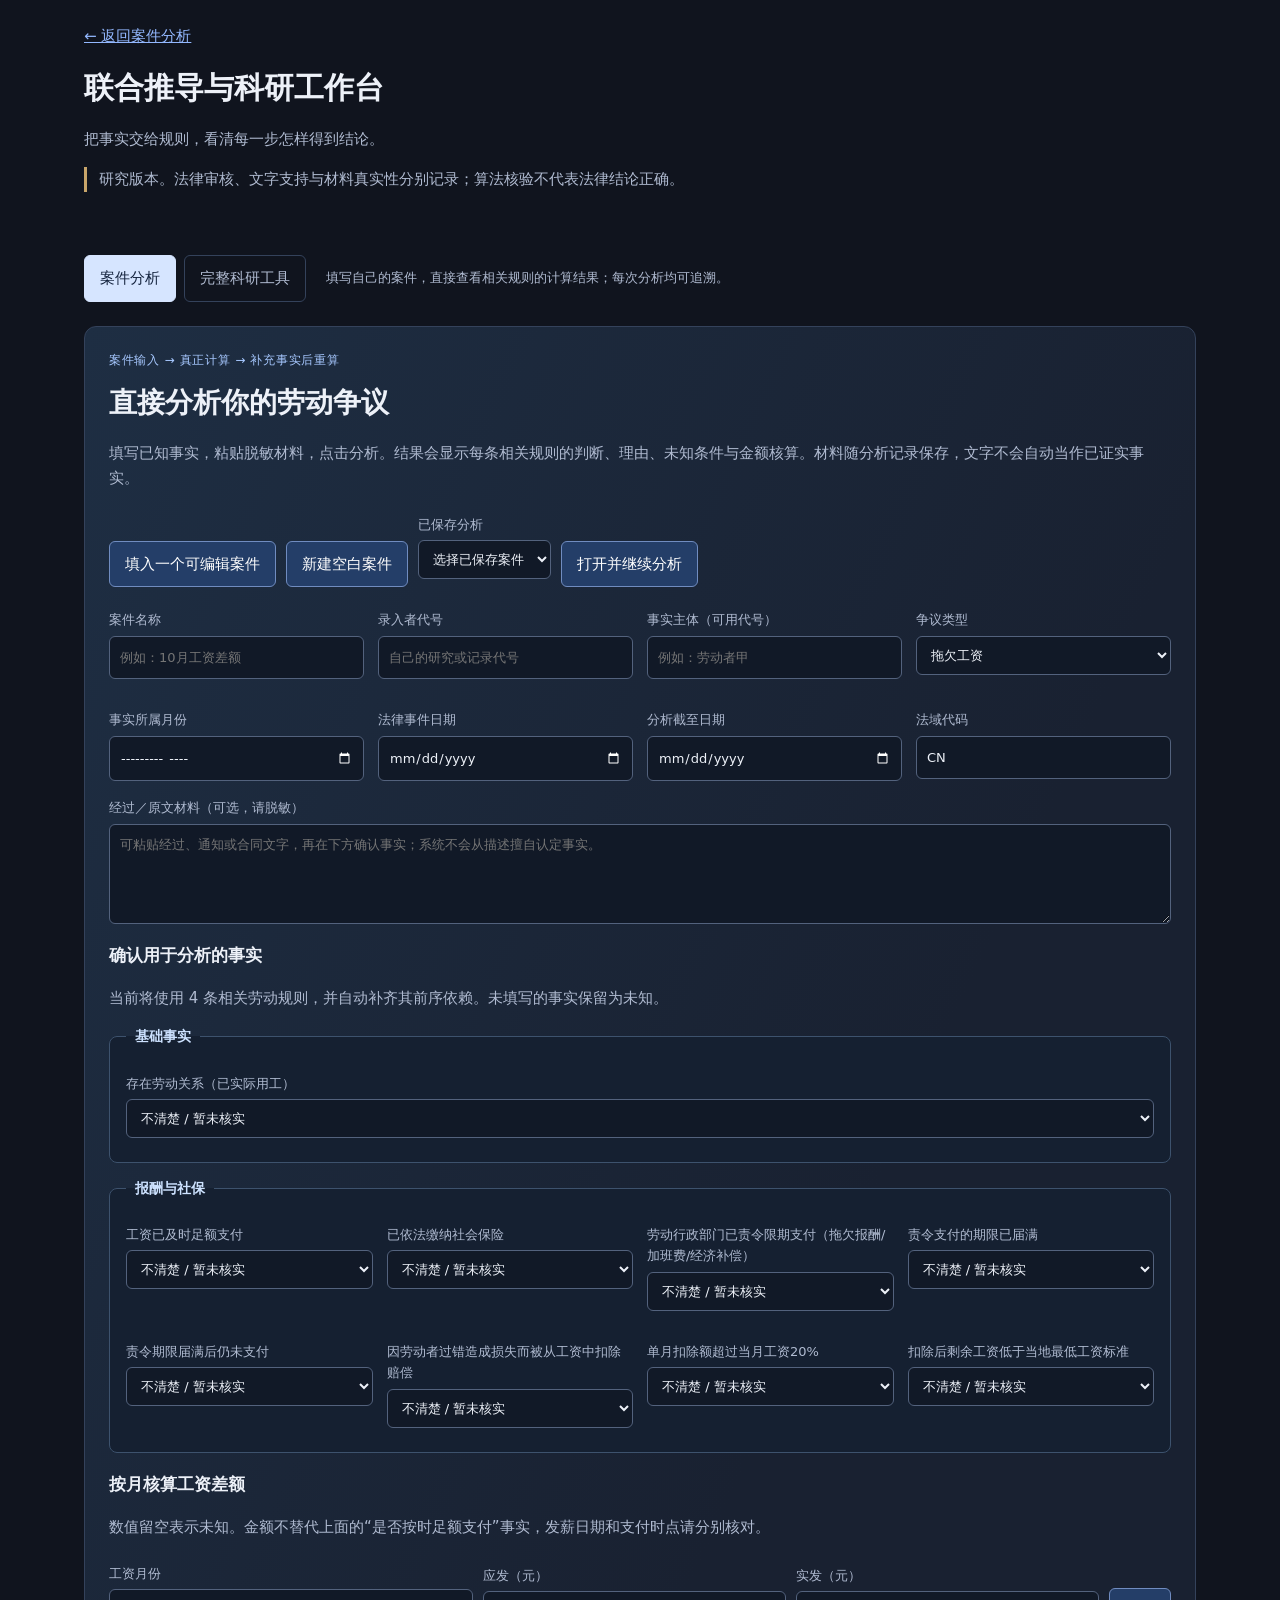
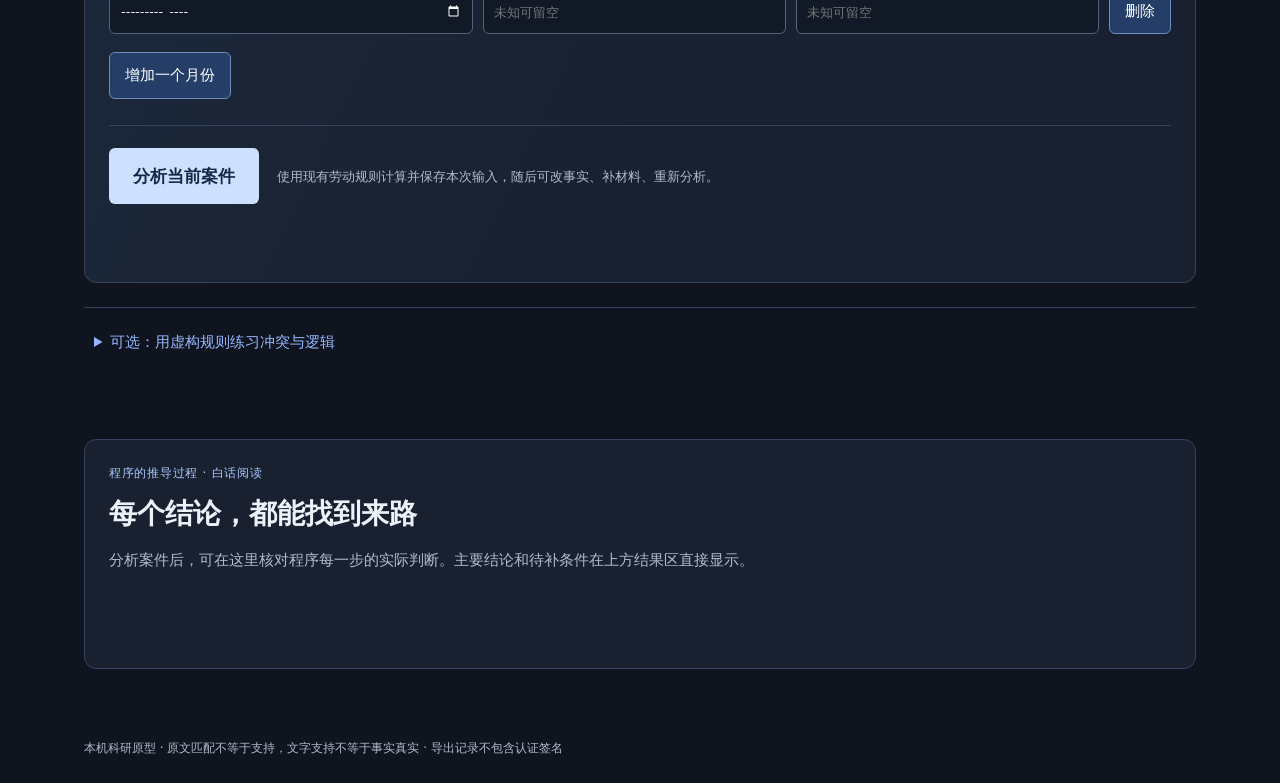
==== commit 98aa0e2e: "feat(workbench): analyze editable labor cases with live reports" ====
--- a/docs/workbench.html
+++ b/docs/workbench.html
@@ -1,7 +1,10 @@
 <!doctype html><html lang="zh-CN"><head><meta charset="utf-8"><meta name="viewport" content="width=device-width,initial-scale=1"><meta name="lexchain-mode" content="static"><title>LexChain · 联合推导与科研工作台</title><link rel="stylesheet" href="./workbench.css"></head><body class="guided-mode"><header><a href="./">← 返回案件分析</a><h1>联合推导与科研工作台</h1><p>把事实交给规则，看清每一步怎样得到结论。</p><p class="boundary">研究版本。法律审核、文字支持与材料真实性分别记录；算法核验不代表法律结论正确。</p></header><main>
-<div class="guide-mode-switch" aria-label="阅读方式"><button id="beginnerMode" aria-pressed="true">入门演绎</button><button id="researchMode" aria-pressed="false">完整科研工具</button><p id="guideModeHint"></p></div>
-<section id="guideIntro" class="guide-intro"><div class="guide-eyebrow">从一个小例子开始 · 无需懂代码或逻辑符号</div><h2>先看懂一次推导，再做自己的研究</h2><p>设定事实 → 检查条件 → 接上前序 → 处理冲突 → 读懂结果。这里的“推导过程”来自程序实际执行的规则和证书，每一步都能回看。</p><div class="guide-start-row"><button id="guideStart" class="guide-primary">一键开始合成演示</button><span>会新建独立演示工作区，已有工作区保留。</span></div><div class="guide-settings"><h3>改一项，再观察结果怎样变</h3><div class="grid"><label>先选一个教学情境<select id="guideScenario"><option value="late">① 未按时付清：看规则如何衔接</option><option value="paid">② 按时付清：看补救为何不触发</option><option value="unknown">③ 支付未知：看程序如何保留疑问</option><option value="conflict">④ 人为加入冲突：看优先依据怎样起作用</option></select></label><label>本次设定：是否已及时足额支付？<select id="guidePaid"><option value="no">否</option><option value="yes">是</option><option value="unknown">不清楚</option></select></label><label>遇到冲突时<select id="guidePolicy"><option value="reviewed">使用已审核的合成优先依据</option><option value="none">不使用优先依据，保留争议作对照</option></select></label></div><label class="guide-checkbox"><input id="guideConflict" type="checkbox">人为开启相反规则（仅用于测试冲突）</label><p class="guide-note">示例固定“存在用工关系、补救尚未完成”。冲突情境故意加入“禁止付款”的虚构规则，用来观察程序，不是法律规定，也不表示特殊保护会禁止支付工资。</p><button id="guideRerun">运行这个设定</button><p id="guideSettingHint" role="status">可以直接开始。首次运行会自动创建演示工作区；所有示例都不含真实个人材料。</p></div></section>
-<p id="guideNotice" role="status" aria-live="polite"></p><section id="guideReader" class="guide-reader"><div class="guide-eyebrow">程序的推导过程 · 白话阅读</div><h2>每个结论，都能找到来路</h2><p id="guideEmpty">点击上方“一键开始合成演示”，这里会出现可逐步阅读的真实运行结果。已有分析也可在完整科研工具中选择归档查看。</p><div id="guideOutput" hidden><p id="guideFreshness" class="guide-freshness" role="status"></p><nav class="guide-steps" aria-label="推导演绎步骤"><button data-guide-step="0">1 输入事实</button><button data-guide-step="1">2 检查条件</button><button data-guide-step="2">3 规则衔接</button><button data-guide-step="3">4 处理冲突</button><button data-guide-step="4">5 结果与复核</button></nav><div id="guideWalkthrough" aria-live="polite"></div><div class="guide-pager"><button id="guideBack">上一步</button><span id="guideStepCount"></span><button id="guideNext">下一步</button></div><div id="guideComparison" class="guide-comparison"></div><details class="guide-glossary"><summary>看不懂的符号，点这里翻译</summary><dl><dt>T / F / U</dt><dd>成立 / 不成立 / 暂不能确定。未知不等于否。</dd><dt>O / F / AUTH</dt><dd>应当做 / 不得做 / 获得授权。这里的 F 是规范类型，不是真值 F。</dd><dt>规则衔接</dt><dd>把前一条的明确输出作为下一条的条件；不代表自动推断所有法律。</dd><dt>执行证书</dt><dd>保存输入、使用的规则和每一步计算，用另一套检查程序复核。</dd></dl></details><div class="actions"><button id="guideVerify">重新核验这份记录</button><button id="guideAdvanced">到完整工具查看原始记录</button></div><p id="guideCheck" role="status"></p></div></section>
+<div class="guide-mode-switch" aria-label="阅读方式"><button id="beginnerMode" aria-pressed="true">案件分析</button><button id="researchMode" aria-pressed="false">完整科研工具</button><p id="guideModeHint"></p></div>
+
+<section id="practicalForm" class="practical-form"><div class="guide-eyebrow">案件输入 → 真正计算 → 补充事实后重算</div><h2>直接分析你的劳动争议</h2><p>填写已知事实，粘贴脱敏材料，点击分析。结果会显示每条相关规则的判断、理由、未知条件与金额核算。材料随分析记录保存，文字不会自动当作已证实事实。</p><div class="actions"><button id="practicalSample">填入一个可编辑案件</button><button id="practicalNew">新建空白案件</button><label>已保存分析<select id="practicalSaved"><option value="">选择已保存案件</option></select></label><button id="practicalOpen">打开并继续分析</button></div><div class="grid"><label>案件名称<input id="practical-title" placeholder="例如：10月工资差额" maxlength="200"></label><label>录入者代号<input id="practical-actor" placeholder="自己的研究或记录代号" maxlength="120"></label><label>事实主体（可用代号）<input id="practical-subject" placeholder="例如：劳动者甲" maxlength="100"></label><label>争议类型<select id="practical-issue"></select></label><label>事实所属月份<input id="practical-period" type="month"></label><label>法律事件日期<input id="practical-eventDate" type="date"></label><label>分析截至日期<input id="practical-asOf" type="date"></label><label>法域代码<input id="practical-jurisdiction" value="CN" placeholder="CN / CN-31" maxlength="80"></label></div><label>经过／原文材料（可选，请脱敏）<textarea id="practical-description" rows="4" maxlength="100000" placeholder="可粘贴经过、通知或合同文字，再在下方确认事实；系统不会从描述擅自认定事实。"></textarea></label><h3>确认用于分析的事实</h3><p id="practicalScope"></p><div id="practicalFacts"></div><div id="practicalWages"><h3>按月核算工资差额</h3><p>数值留空表示未知。金额不替代上面的“是否按时足额支付”事实，发薪日期和支付时点请分别核对。</p><div id="practicalWageRows"></div><button id="practicalAddWage">增加一个月份</button></div><div class="practical-submit"><button id="practicalAnalyze" class="guide-primary">分析当前案件</button><p>使用现有劳动规则计算并保存本次输入，随后可改事实、补材料、重新分析。</p></div><p id="practicalMessage" role="status" aria-live="polite"></p></section>
+<section id="practicalResult" class="practical-result" hidden><p id="practicalFreshness" role="status"></p><div id="practicalReport"></div><div class="actions"><button id="practicalVerify">核验本次分析</button><button id="practicalExport">导出本次分析与输入</button></div><p id="practicalCheck" role="status"></p></section>
+<details class="teaching-demo"><summary>可选：用虚构规则练习冲突与逻辑</summary><section id="guideIntro" class="guide-intro"><div class="guide-eyebrow">从一个小例子开始 · 无需懂代码或逻辑符号</div><h2>先看懂一次推导，再做自己的研究</h2><p>设定事实 → 检查条件 → 接上前序 → 处理冲突 → 读懂结果。这里的“推导过程”来自程序实际执行的规则和证书，每一步都能回看。</p><div class="guide-start-row"><button id="guideStart" class="guide-primary">一键开始合成演示</button><span>会新建独立演示工作区，已有工作区保留。</span></div><div class="guide-settings"><h3>改一项，再观察结果怎样变</h3><div class="grid"><label>先选一个教学情境<select id="guideScenario"><option value="late">① 未按时付清：看规则如何衔接</option><option value="paid">② 按时付清：看补救为何不触发</option><option value="unknown">③ 支付未知：看程序如何保留疑问</option><option value="conflict">④ 人为加入冲突：看优先依据怎样起作用</option></select></label><label>本次设定：是否已及时足额支付？<select id="guidePaid"><option value="no">否</option><option value="yes">是</option><option value="unknown">不清楚</option></select></label><label>遇到冲突时<select id="guidePolicy"><option value="reviewed">使用已审核的合成优先依据</option><option value="none">不使用优先依据，保留争议作对照</option></select></label></div><label class="guide-checkbox"><input id="guideConflict" type="checkbox">人为开启相反规则（仅用于测试冲突）</label><p class="guide-note">示例固定“存在用工关系、补救尚未完成”。冲突情境故意加入“禁止付款”的虚构规则，用来观察程序，不是法律规定，也不表示特殊保护会禁止支付工资。</p><button id="guideRerun">运行这个设定</button><p id="guideSettingHint" role="status">可以直接开始。首次运行会自动创建演示工作区；所有示例都不含真实个人材料。</p></div></section>
+</details><p id="guideNotice" role="status" aria-live="polite"></p><section id="guideReader" class="guide-reader"><div class="guide-eyebrow">程序的推导过程 · 白话阅读</div><h2>每个结论，都能找到来路</h2><p id="guideEmpty">分析案件后，可在这里核对程序每一步的实际判断。主要结论和待补条件在上方结果区直接显示。</p><div id="guideOutput" hidden><p id="guideFreshness" class="guide-freshness" role="status"></p><nav class="guide-steps" aria-label="推导演绎步骤"><button data-guide-step="0">1 输入事实</button><button data-guide-step="1">2 检查条件</button><button data-guide-step="2">3 规则衔接</button><button data-guide-step="3">4 处理冲突</button><button data-guide-step="4">5 结果与复核</button></nav><div id="guideWalkthrough" aria-live="polite"></div><div class="guide-pager"><button id="guideBack">上一步</button><span id="guideStepCount"></span><button id="guideNext">下一步</button></div><div id="guideComparison" class="guide-comparison"></div><details class="guide-glossary"><summary>看不懂的符号，点这里翻译</summary><dl><dt>T / F / U</dt><dd>成立 / 不成立 / 暂不能确定。未知不等于否。</dd><dt>O / F / AUTH</dt><dd>应当做 / 不得做 / 获得授权。这里的 F 是规范类型，不是真值 F。</dd><dt>规则衔接</dt><dd>把前一条的明确输出作为下一条的条件；不代表自动推断所有法律。</dd><dt>执行证书</dt><dd>保存输入、使用的规则和每一步计算，用另一套检查程序复核。</dd></dl></details><div class="actions"><button id="guideVerify">重新核验这份记录</button><button id="guideAdvanced">到完整工具查看原始记录</button></div><p id="guideCheck" role="status"></p></div></section>
 
 <section class="advanced-panel"><h2>科研工作区</h2><div class="grid"><label>工作区名称<input id="wsTitle" placeholder="例如：条件义务研究第一组"></label><label>当前录入／审核者<input id="actor" placeholder="研究者代号，身份为本地声明"></label></div><div class="actions"><button id="newWorkspace">新建工作区</button><label>已保存工作区<select id="workspaceList"></select></label><button id="openWorkspace">打开工作区</button><button id="exportWorkspace">导出完整工作区</button><label class="upload">导入工作区<input id="importWorkspace" type="file" accept=".json"></label></div><p id="workspaceStatus">加载中</p><p id="notice" role="status" aria-live="polite"></p><details><summary>工作区变更记录</summary><pre id="historyView"></pre></details></section>
 <nav class="advanced-panel" aria-label="研究操作"><a href="#chain">联合推导</a><a href="#priority">冲突／优先序</a><a href="#compare">更新对照</a><a href="#certificate">整链证书</a><a href="#experiments">实验台</a><a href="#annotations">标注复审</a><a href="#versions">法律版本</a><a href="#retrieval">按日期检索</a></nav>
@@ -14,4 +17,4 @@
 <section id="versions" class="advanced-panel"><h2>7. 法律版本管理</h2><p>工作区目录独立保存。这里的操作不自动修改主业务法律目录；“声明已审核”记录当前操作者的声明，不构成系统替代法律审核。</p><p id="registryInfo"></p><details><summary>导入原文快照</summary><div class="grid"><label>原文快照编号<input id="lawSourceId"></label><label>官方／研究来源 HTTPS 地址<input id="lawSourceUrl" type="url"></label><label>取得日期<input id="lawRetrievedAt" type="date"></label></div><label>原文全文<textarea id="lawSourceText" rows="5"></textarea></label><label>录入理由<input id="lawSourceReason"></label><button id="addLawSource">保存原文快照</button></details><details><summary>建立版本及法域区间</summary><div class="grid"><label>新版本编号<input id="lawVersionId"></label><label>对应劳动规则<select id="lawRule"></select></label><label>绑定原文快照<select id="lawSource"></select></label><label>生效日期<input id="lawFrom" type="date"></label><label>失效日期（不包含）<input id="lawTo" type="date"></label><label><input id="lawOpenEnded" type="checkbox">明确无结束日期</label><label>法域代码（逗号分隔）<input id="lawJurisdictions" value="CN"></label><label><input id="lawSubdivisions" type="checkbox">包含下级法域</label></div><label>版本新增理由<input id="lawVersionReason"></label><button id="addLawVersion">保存待审核版本</button></details><details><summary>审核、过渡规定及候选归档</summary><div class="grid"><label>目标法律版本<select id="lawReviewVersion"></select></label><label>审核决定<select id="lawReviewStatus"><option value="APPROVED">声明已审核通过</option><option value="REJECTED">驳回</option></select></label><label>审核日期<input id="lawReviewDate" type="date"></label></div><label>过渡规定依据（无过渡也需说明）<textarea id="lawTransition" rows="2"></textarea></label><label>审核／归档理由<textarea id="lawReviewReason" rows="2"></textarea></label><button id="reviewLaw">记录版本审核</button><button id="retireLaw">归档未经批准的候选</button></details><div class="grid"><label>版本 A<select id="lawDiffA"></select></label><label>版本 B<select id="lawDiffB"></select></label></div><button id="diffLaws">比较版本内容</button><button id="exportRegistry">导出工作区法律目录</button><pre id="lawDiffView"></pre><details><summary>法律目录及审核历史</summary><pre id="registryView"></pre></details></section>
 <section id="retrieval" class="advanced-panel"><h2>8. 按法域与日期检索</h2><div class="grid"><label>关键词（空格分隔）<input id="searchText" placeholder="工资 支付"></label><label>检索事件日期<input id="searchDate" type="date"></label><label>检索法域<input id="searchJurisdiction" value="CN"></label><label><input id="includePending" type="checkbox">同时显示匹配范围的待审核候选</label></div><button id="searchLaw">检索已录入原文</button><button id="exportRetrieval">导出引用候选记录</button><div id="searchView"></div></section>
 </main><footer>本机科研原型 · 原文匹配不等于支持，文字支持不等于事实真实 · 导出记录不包含认证签名</footer>
-<script src="./engine-browser.js"></script><script src="./modal-syntax.js"></script><script src="./conditional-syntax.js"></script><script src="./conditional-solver.js"></script><script src="./conditional-checker.js"></script><script src="./integration-hash.js"></script><script src="./integration-timeline.js"></script><script src="./integration-evidence.js"></script><script src="./integration-governance.js"></script><script src="./integration-history.js"></script><script src="./integration-case-engine.js"></script><script src="./integration-checker.js"></script><script src="./workbench-schema.js"></script><script src="./workbench-chain.js"></script><script src="./workbench-checker.js"></script><script src="./workbench-governance.js"></script><script src="./workbench-annotations.js"></script><script src="./workbench-experiments.js"></script><script src="./workbench-examples.js"></script><script src="./workbench-workspace.js"></script><script src="./workbench-guide.js"></script><script src="./workbench-guide-ui.js"></script><script src="./workbench-ui.js"></script></body></html>
+<script src="./engine-browser.js"></script><script src="./modal-syntax.js"></script><script src="./conditional-syntax.js"></script><script src="./conditional-solver.js"></script><script src="./conditional-checker.js"></script><script src="./integration-hash.js"></script><script src="./integration-timeline.js"></script><script src="./integration-evidence.js"></script><script src="./integration-governance.js"></script><script src="./integration-history.js"></script><script src="./integration-case-engine.js"></script><script src="./integration-checker.js"></script><script src="./workbench-schema.js"></script><script src="./workbench-chain.js"></script><script src="./workbench-checker.js"></script><script src="./workbench-governance.js"></script><script src="./workbench-annotations.js"></script><script src="./workbench-experiments.js"></script><script src="./workbench-examples.js"></script><script src="./workbench-workspace.js"></script><script src="./workbench-guide.js"></script><script src="./workbench-guide-ui.js"></script><script src="./opinion.js"></script><script src="./workbench-practical.js"></script><script src="./workbench-practical-ui.js"></script><script src="./workbench-ui.js"></script></body></html>
--- a/docs/workbench.css
+++ b/docs/workbench.css
@@ -5,3 +5,5 @@
 @media(max-width:700px){.guide-mode-switch p{margin:6px 0 0;width:100%}.guide-intro h2,.guide-reader h2{font-size:23px}.guide-steps{grid-template-columns:repeat(2,1fr)}.guide-steps button:last-child{grid-column:1/-1}.guide-facts{grid-template-columns:1fr}.guide-rule{padding:14px}.guide-settings .grid{grid-template-columns:1fr}.guide-facts>div{display:block}.guide-facts dd{margin-top:6px}.guide-start-row{gap:10px}}
 
 .guide-links span{display:block;overflow-wrap:anywhere}.guide-links b{display:block;padding:4px 0}.guide-links p{min-width:0}
+
+.practical-form{background:linear-gradient(115deg,#1e2e43,#192131 65%)}.practical-form h2{font-size:28px}.practical-form fieldset{margin:14px 0;padding:16px;border:1px solid #3d526d;border-radius:8px;background:#152031}.practical-form legend{padding:0 9px;font-size:14px;font-weight:650;color:#cde2ff}.practical-form textarea{font-family:inherit}.practical-wage-row{display:grid;grid-template-columns:1.2fr 1fr 1fr auto;align-items:end;gap:10px;margin-bottom:10px}.practical-wage-row button{margin-bottom:8px}.practical-submit{border-top:1px solid var(--line);margin-top:26px;padding-top:22px;display:flex;align-items:center;gap:18px;flex-wrap:wrap}.practical-submit p{flex:1;min-width:220px;font-size:13px}.practical-submit button{font-size:17px;padding:14px 24px}.practical-result-heading,.practical-rule-head{display:flex;justify-content:space-between;align-items:center;gap:14px;flex-wrap:wrap}.practical-result-heading h2{margin:4px 0}.practical-counts{display:grid;grid-template-columns:repeat(3,1fr);gap:12px;margin:20px 0}.practical-counts>div{padding:18px;background:#102234;border:1px solid #354e68;border-radius:8px}.practical-counts strong{display:block;font-size:30px;color:#e1edff}.practical-counts span{font-size:13px;color:var(--muted)}.practical-rule{background:#111d2c;border:1px solid #3c506b;border-radius:9px;padding:18px 20px;margin:14px 0}.practical-rule h4{font-size:17px;margin:0}.practical-rule blockquote{border-left:3px solid #86abdc;margin:15px 0;padding:12px 16px;background:#1d2d43;color:#d7e5fa}.practical-missing{padding:5px 8px;font-size:12px;margin:4px;max-width:100%;text-align:left}.practical-amount{padding:20px;background:#112e31;border:1px solid #427578;border-radius:10px;margin:20px 0}.practical-amount h3{margin:0}.practical-amount>strong{display:block;font-size:35px;margin:10px 0;color:#c1eee0}.practical-amount p{font-size:13px}.practical-next{margin:20px 0;padding:20px;background:#17283a;border-radius:8px}.teaching-demo{margin:24px 0}.teaching-demo>summary{padding:10px}#practicalMessage{min-height:24px;color:#afe3c3}#practicalCheck{color:#afe3c3}.practical-result{scroll-margin-top:20px}.practical-form button,.practical-result button{max-width:100%}@media(max-width:640px){.practical-form h2{font-size:23px}.practical-counts{grid-template-columns:1fr}.practical-counts>div{display:flex;align-items:center;gap:16px;padding:12px 16px}.practical-counts strong{font-size:25px}.practical-wage-row{grid-template-columns:1fr 1fr}.practical-wage-row label:first-child{grid-column:1/-1}.practical-rule{padding:15px}.practical-submit p{min-width:0}.practical-rule h4{font-size:16px;overflow-wrap:anywhere}}
